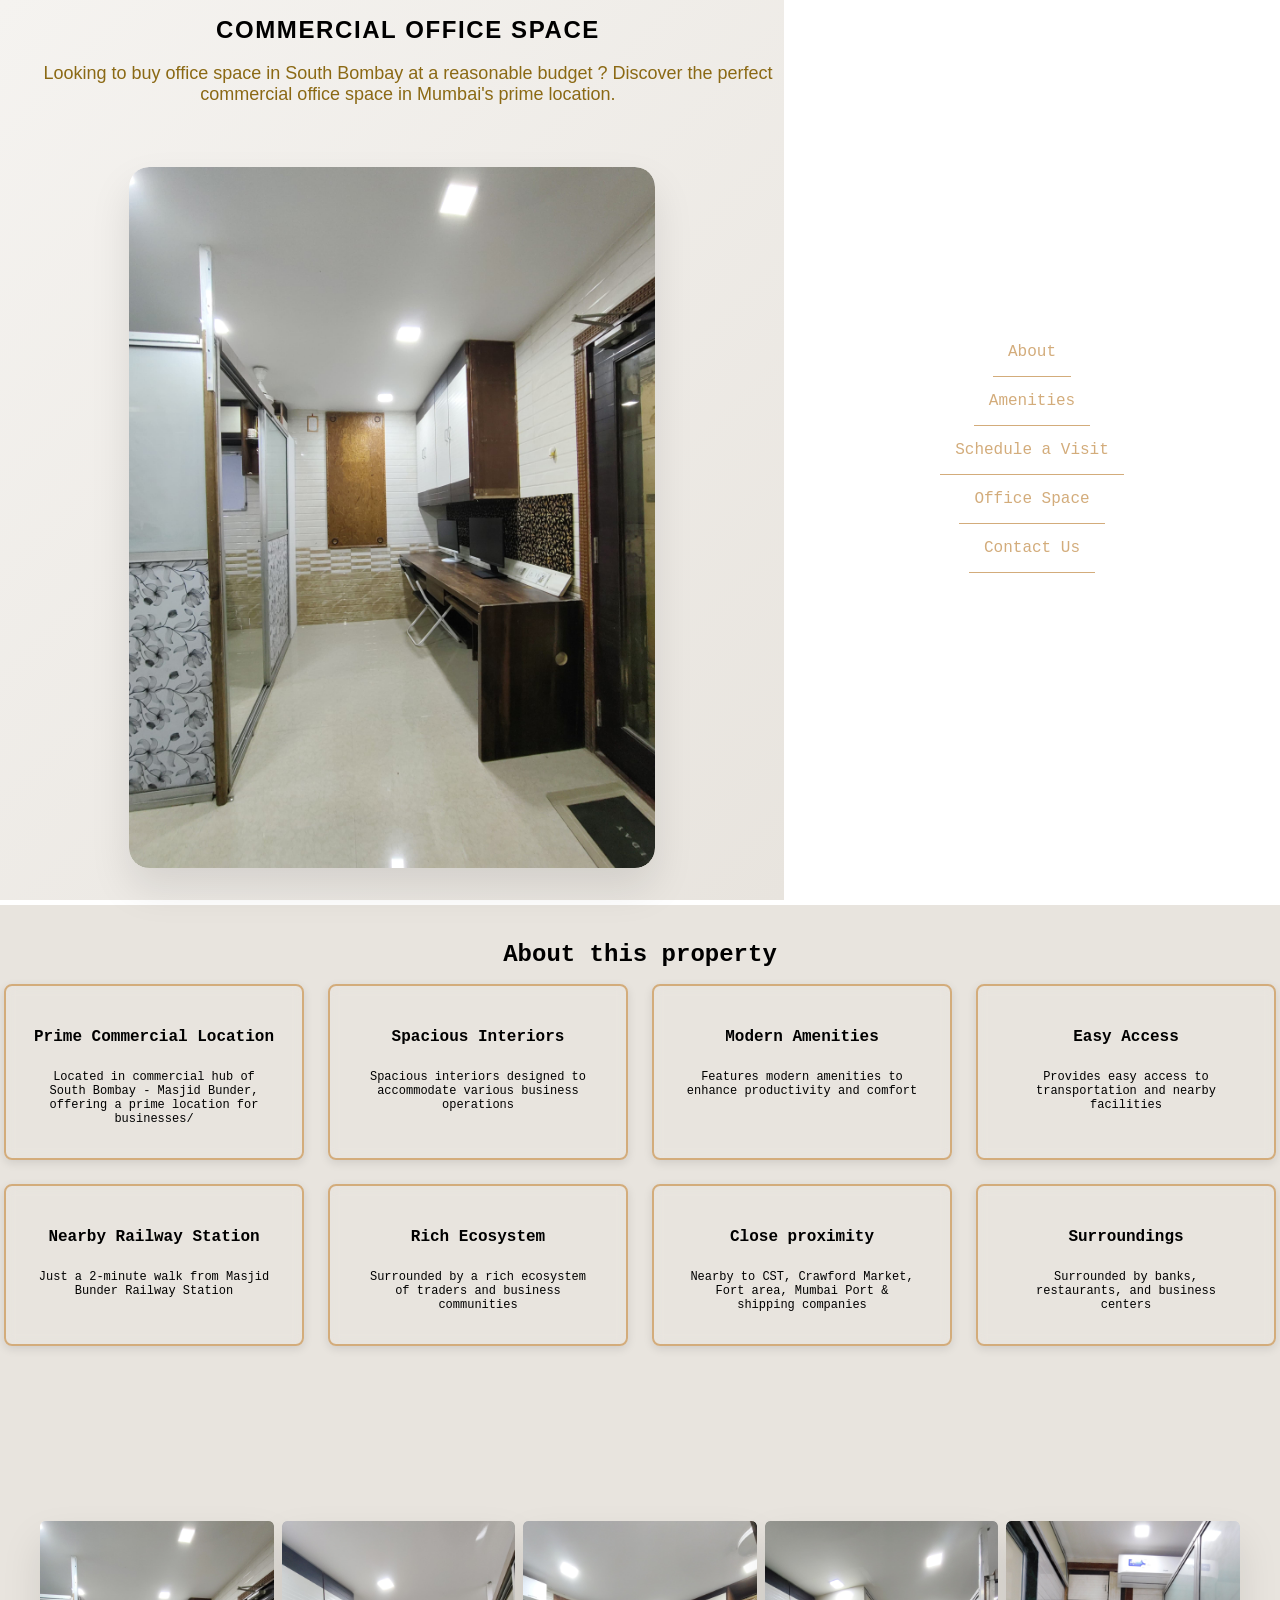
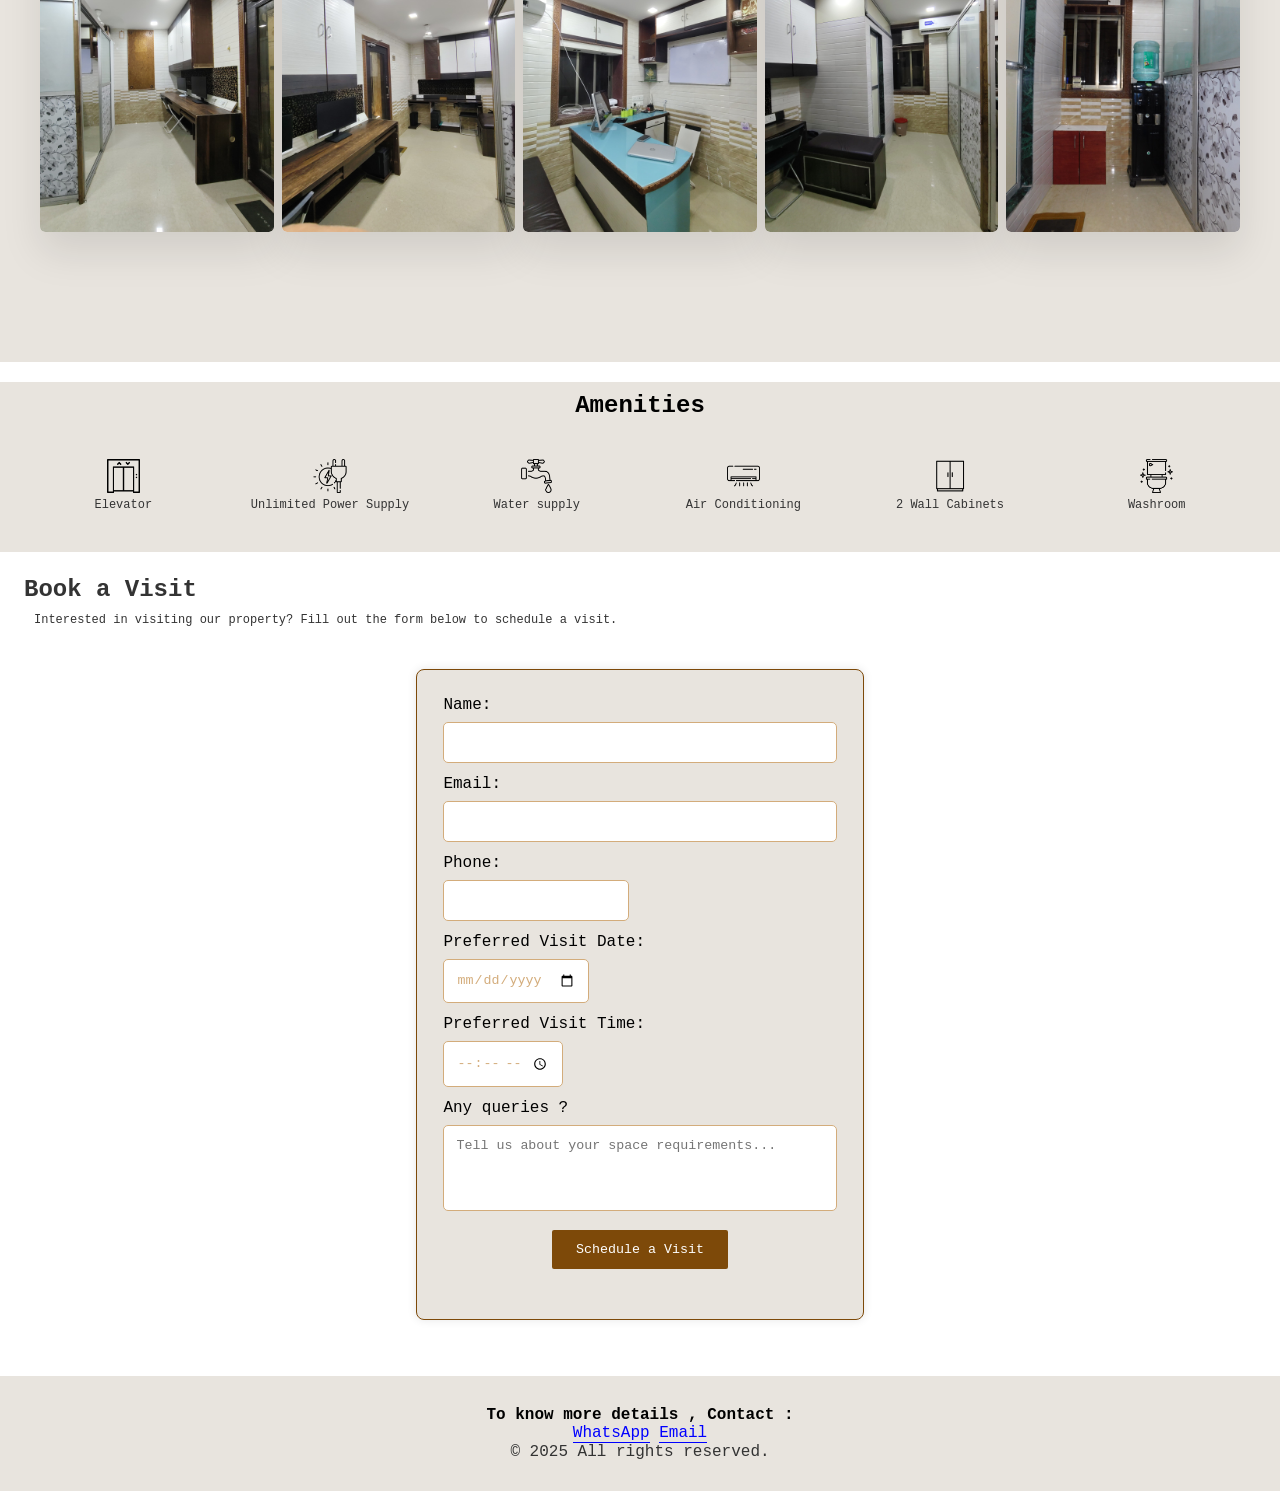
==== index.html @ 5731a40a "initial commit" ====
<!DOCTYPE HTML>
<html>

<head>
    <title>Commercial Office Space for sale | Mumbai</title>
    <meta charset="UTF-8">
    <meta name="viewport" content="width=device-width, initial-scale=1.0">
    <meta name="description"
        content="Find the best commercial office spaces for sale in Mumbai. Explore prime locations and competitive prices. Contact us for more details!">
    <meta name="keywords"
        content="commercial office space, Mumbai, real estate, for sale, business premises, prime location">
    <link rel="stylesheet" href="styles.css">
    <script src="script.js" defer></script>
</head>

<body>

    <section class="hero-section">
        <div class="hero-left">
            <div class="hero-text">
                <h1>COMMERCIAL OFFICE SPACE</h1>
                <p>Looking to buy office space in South Bombay at a reasonable budget ?
                Discover the perfect commercial office space in Mumbai's prime location.</p>
            </div>

            <div class="hero-image">
                <img src="assets/images/pic-1.jpeg" alt="Office Space">
            </div>

        </div>

        <div class="hero-right">
            <div class="nav-menu">
                <div><a href="#about">About</a></div>
                <div><a href="#amenities">Amenities</a></div>
                <div><a href="#booking-visit">Schedule a Visit</a></div>
                <div><a href="#about">Office Space</a></div>
                <div><a href="#contact">Contact Us</a></div>
            </div>
        </div>
    </section>

    <section class="about" id="about">
        <h2>About this property</h2>
        <div class="about-grid">
            <div class="individual-card-content" alt="card-1">
                <img src="">
                <h3>Prime Commercial Location</h3>
                <p>Located in commercial hub of South Bombay - Masjid Bunder, offering a prime location for
                    businesses/</p>
            </div>

            <div class="individual-card-content" alt="card-2">
                <img src="">
                <h3>Spacious Interiors</h3>
                <p>Spacious interiors designed to accommodate various business operations</p>
            </div>

            <div class="individual-card-content" alt="card-3">
                <img src="">
                <h3>Modern Amenities</h3>
                <p>Features modern amenities to enhance productivity and comfort</p>
            </div>

            <div class="individual-card-content" alt="card-4">
                <img src="">
                <h3>Easy Access</h3>
                <p>Provides easy access to transportation and nearby facilities</p>
            </div>

            <div class="individual-card-content" alt="card-5">
                <img src="">
                <h3>Nearby Railway Station</h3>
                <p>Just a 2-minute walk from Masjid Bunder Railway Station</p>
            </div>

            <div class="individual-card-content" alt="card-6">
                <img src="">
                <h3>Rich Ecosystem</h3>
                <p>Surrounded by a rich ecosystem of traders and business communities</p>
            </div>

            <div class="individual-card-content" alt="card-7">
                <img src="">
                <h3>Close proximity</h3>
                <p>Nearby to CST, Crawford Market, Fort area, Mumbai Port & shipping companies</p>
            </div>

            <div class="individual-card-content" alt="card-8">
                <img src="">
                <h3>Surroundings</h3>
                <p>Surrounded by banks, restaurants, and business centers</p>
            </div>
        </div>

    <div class="photos-container">
        <div class="photos">
            <div class="images">
                <img src="assets/images/pic-1.jpeg" alt="Office Space Photo 1">
            </div>
            <div class="images">
                <img src="assets/images/pic-2.jpeg" alt="Office Space Photo 2">
            </div>
                    <div class="images">
                        <img src="assets/images/pic-3.jpeg" alt="Office Space Photo 3">
                    </div>
                    <div class="images">
                        <img src="assets/images/pic-4.jpeg" alt="Office Space Photo 4">
                    </div>

                    <div class="images">
                        <img src="assets/images/pic-5.jpeg" alt="Office Space Photo 5">
                    </div>
            </div>
        </div>
    </section>


        <section class="amenities-container" id="amenities-container">
            <h2>Amenities</h2>
            <div class="amenities" id="amenities">
                <div class="individual-amenities">
                    <img src="assets/icons/elevator.png">
                    <p>Elevator</p>
                </div>

                <div class="individual-amenities">
                    <img src="assets/icons/power-supply.png" alt="Power Supply">
                    <p>Unlimited Power Supply</p>
                </div>

                <div class="individual-amenities">
                    <img src="assets/icons/water-supply.png" alt="Water Supply">
                    <p>Water supply</p>
                </div>

                <div class="individual-amenities">
                    <img src="assets/icons/air-conditioner.png" alt="Air Conditioning">
                    <p>Air Conditioning</p>
                </div>

                <div class="individual-amenities">
                    <img src="assets/icons/cabinet.png" alt="Cabinets">
                    <p>2 Wall Cabinets</p>
                </div>

                <div class="individual-amenities">
                    <img src="assets/icons/washroom.png" alt="Washroom">
                    <p>Washroom</p>
                </div>


            </div>
        </section>

        <section class="booking-visit" id="booking-visit">
            <h2>Book a Visit</h2>
            <p>Interested in visiting our property? Fill out the form below to schedule a visit.</p>
            <form id="form" action="https://formspree.io/f/xwpqkrwq" method="post">
                <label for="name">Name:</label>
                <input type="text" id="name" name="name" required autocomplete="off">

                <label for="email">Email:</label>
                <input type="email" id="email" name="email" required autocomplete="off">

                <label for="phone">Phone:</label>
                <input type="tel" id="phone" name="phone" required autocomplete="off">

                <label for="date">Preferred Visit Date:</label>
                <input type="date" id="date" name="date" required autocomplete="off">

                <label for="time">Preferred Visit Time:</label>
                <input type="time" id="time" name="time" required autocomplete="off">

                <label for="message">Any queries ?</label>
                <textarea id="message" name="message" rows="4" placeholder="Tell us about your space requirements..."
                    autocomplete="off"></textarea>

                <button type="submit">Schedule a Visit</button>

                <div id="formResponse"></div>
            </form>
        </section>

        <footer>
            <div class="footer-content">

                <div class="contact" id="contact">
                    <h3>To know more details , Contact :</h3>
                    <a href="https://wa.me/918433621645">WhatsApp</a>
                    <a href="https://mail.google.com/mail/u/nu272000@gmail.com">Email</a>
                </div>

                <div class="copyright">
                    <p>&copy; 2025 All rights reserved.</p>
                </div>

            </div>
        </footer>
</body>

</html>
---- styles.css ----
* {
  margin: 0;
  padding: 0;
  max-width: 100vw;
  box-sizing: border-box;
  font-family: 'Courier New', Courier, monospace;
  scroll-behavior: smooth;
}

  body {
    background-color: white;
    color: #333;
    overflow-x: hidden;
  }

  h1 {
    font-size: 2rem;
  }

  h2 {
    font-size: 1.5rem;
  }

  h3 {
    font-size: 1rem;
  }

  p {
    font-size: 0.75rem;
  }


  .hero-section {
    display: flex;
    height: 100vh;
  }

  .hero-left {
    flex: 1;
    position: relative;
    background: linear-gradient(135deg, #f5f3f0 0%, #e8e4de 100%);
    display: flex;
    flex-direction: column;
    justify-content: center;
    align-items: center;
    padding: 2rem;
  }

  .hero-text {
    text-align: center;
    position: absolute;
    top: 1rem;
    left: 2rem;
    z-index: 10;
  }

  .hero-text h1 {
    font-family: Impact, Haettenschweiler, 'Arial Narrow Bold', sans-serif;
    font-size: 1.5rem;
    color: black;
    margin-bottom: 0.2rem;
    padding-bottom: 1rem;
    letter-spacing: 0.10rem;
  }

  .hero-text p {
    font-family: Impact, Haettenschweiler, 'Arial Narrow Bold', sans-serif;
    font-size: 1.125rem;
    color: #8b6914;
  }


  .hero-image {
    display: flex;
    margin-top: 15vh;
    justify-content: center;
    align-items: center;
    border-radius: 20px;
    box-shadow: 0 20px 40px rgba(0, 0, 0, 0.1);
    overflow: hidden;
    /* Ensures the image fits within the container */
  }

  .hero-image img {
    width: 100%;
    height: 100%;
    object-fit: cover;
    border-radius: 20px;
  }


  .hero-right {
    flex: 0.6;
    background: white;
    display: flex;
    flex-direction: column;
    justify-content: center;
    align-items: center;
    padding: 3rem 2rem;
  }

  .nav-menu {
    display: block;
    list-style: none;
    text-align: center;
    width: 100%;
  }

  .nav-menu a {
    font-size: 1rem;
    text-decoration: none;
    color: #d3ac7b;
    border-bottom: #d3ac7b solid 1px;
    display: inline-block;
    padding: 15px;
  }

  .nav-menu a:hover {
    transform: scale(1.05);
  }


  .about {
    display: flex;
    flex-direction: column;
    align-items: center;
    justify-content: center;
    background-color: #e8e4de;
    color: black;
    padding: 20px;
    margin-top: 5px;
  }

  .about h2 {
    display: inline-block;
    text-align: center;
    padding: 1rem;
  }

  .about-grid {
    display: grid;
    grid-template-columns: repeat(auto-fit, minmax(300px, 1fr));
    /* 300 is the minimum width of each card */
    gap: 1.5rem;
  }

  /* Individual card styling */
  .individual-card-content {
    backdrop-filter: blur(6px);
    box-shadow: #d3ac7b 0 4px 10px;
    border-radius: 8px;
    border: #d3ac7b solid 2px;
    box-shadow: 0 3px 10px rgba(0, 0, 0, 0.1);
    padding: 1.5rem;
    text-align: center;
    transition: transform 0.3s, box-shadow 0.3s;
  }

  .individual-card-content:hover {
    box-shadow: #d3ac7b 0 2px 20px;
    background-color: #9b6624;
    color: black;
  }

  .individual-card-content h3 {
    font-weight: bolder;
    padding-bottom: 1rem;
  }

  .individual-card-content p {
    padding: 0.5rem;
  }

  .about h2, h3, p {
    font-family: 'Courier New', Courier, monospace;
  }

  .photos-container {
    display: block;
    align-items: center;
    justify-content: center;
    background-color: #e8e4de;
    color: black;
    padding: 20px;
    margin-top: 20px;
  }

  .photos {
    display: grid;
    grid-template-columns: repeat(auto-fit, minmax(150px, 1fr));
    /* 300 is the minimum width of each card */
    gap: 0.5rem;
    margin-bottom: 10vh;
  }


  .images {
    display: flex;
    margin-top: 15vh;
    justify-content: center;
    align-items: center;
    border-radius: 5px;
    box-shadow: 0 20px 40px rgba(0, 0, 0, 0.1);
    overflow: hidden;
    /* Ensures the image fits within the container */
  }

  .images img {
    width: 100%;
    height: 100%;
    object-fit: cover;
    border-radius: 5px;
  }


  .amenities-container {
    margin-top: 20px;
    display: block;
    align-items: center;
    justify-content: center;
    text-align: center;
    background-color: #e8e4de;

  }

  .amenities-container h2 {
    padding-top: 10px;
    color: black;
    font-size: 1.5rem;
  }

  .amenities {
    display: flex;
    flex-direction: row;
    align-items: center;
    justify-content: center;
    padding: 20px;
  }

  .individual-amenities {
    padding: 20px;
  }

  .individual-amenities img{
    width: 20%;
    height: 20%;
  }

  .booking-visit {
    display: block;
    justify-items: center;
    /* Center the projects title*/
    gap: 1rem;
    padding: 1.5rem;
    margin: 0 auto;
  }

  .booking-visit p{
    padding: 10px;
  }

  form {
    margin: 2rem auto;
    padding: 1.65rem;
    padding-bottom: 3rem;
    background-color: #e8e4de;
    border-radius: 8px;
    border: #7d4909 solid 1px;
    /* Outline for the form */
    box-shadow: 0 0 10px rgba(0, 0, 0, 0.1);
    width: 35vw;
    /* Set a fixed width for the form */
  }

  form label {
    display: flex;
    flex-direction: column;
    margin-bottom: 0.5rem;
    color: black;
    outline: none;
  }

  form input[type="text"],
  form input[type="email"],
  form textarea {
    width: 100%;
    padding: 0.75rem;
    margin-bottom: 0.75rem;
    outline: none;
    /* Remove default outline */
    resize: none;
    border: 1px solid #7d4909;
    border-radius: 5px;
    border-color: #d3ac7b;
    box-sizing: border-box;
    transition: border-color 0.3s ease;
    backdrop-filter: blur(10px);
    caret-color: #d3ac7b;
  }

  form input[type="tel"],
  form input[type="date"],
  form input[type="time"] {
    display: flex;
    flex-direction: row;
    padding: 0.75rem;
    margin-bottom: 0.75rem;
    outline: none;
    /* Remove default outline */
    resize: none;
    border: 1px solid #7d4909;
    border-radius: 5px;
    border-color: #d3ac7b;
    box-sizing: border-box;
    transition: border-color 0.3s ease;
    backdrop-filter: blur(10px);
    caret-color: #d3ac7b;
  }


  form input[type="text"]:hover,
  input:focus,
  form input[type="email"]:hover,
  input:focus,
  form input[type="tel"]:hover,
  input:focus,
  form input[type="date"]:hover,
  input:focus,
  form input[type="time"]:hover,
  input:focus,
  form textarea:hover {
    box-shadow: 0 2px 10px #d3ac7b;
  }

  input {
    color: #d3ac7b;
    /* Text color for input fields */
  }

  form button[type="submit"] {
    display: block;
    margin: 0 auto;
    /* Center the button */
    background-color: #7d4909;
    background-blend-mode: color-dodge;
    border: 2px solid #e8e4de;
    color: white;
    padding: 0.75rem 1.5rem;
    /* padding is 0.75rem top/bottom and 1.5rem left/right */
    border-radius: 4px;
    cursor: pointer;
    transition: background-color 0.3s ease;
  }

  form button[type="submit"]:hover {
    border: 2px solid #d3ac7b;
    box-shadow: #d3ac7b 0 4px 10px;
  }

  .footer-content {
    bottom: 0;
    width: 100%;
    background-color: #e8e4de;
    text-align: center;
    padding: 30px;
  }

  .contact {
    display: block;
    gap: 20px;
  }

  .contact h3 {
    color: black;
  }

  .contact a{
    display: inline-block;
    text-decoration: none;
    color: blue;
    border-bottom: blue 1px solid;
  }

  .copyright p{
    font-size: 1rem;
  }


  /* ====================== RESPONSIVE DESIGN ====================== */

/* Tablets (768px and below) */
@media (max-width: 1024px) {
  .hero-section {
    flex-direction: column;
    height: auto;
  }

  .hero-left, .hero-right {
    flex: 1;
    padding: 2rem 1rem;
  }

  .hero-text {
    position: relative;
    top: 0;
    left: 0;
    text-align: center;
    margin-bottom: 1rem;
  }

  .hero-image {
    margin-top: 5vh;
    width: 80%;
  }

  .about-grid {
    grid-template-columns: repeat(auto-fit, minmax(250px, 1fr));
  }

  form {
    width: 80%;
  }

  .amenities {
    flex-direction: column;
    gap: 1.5rem;
  }

  .individual-amenities img {
    width: 20%;
    height: 20%;
  }
}

/* Mobiles (600px and below) */
@media (max-width: 600px) {
  h1 { font-size: 1.8rem; }
  h2 { font-size: 1.3rem; }
  h3 { font-size: 1rem; }
  p  { font-size: 0.9rem; }

  .hero-section {
    flex-direction: column;
    text-align: center;
    height: auto;
  }

  .hero-left, .hero-right {
    padding: 1.5rem 1rem;
  }

  .hero-text h1 {
    font-size: 1.3rem;
  }

  .hero-text p {
    font-size: 0.8rem;
  }

  .hero-image {
    width: 90%;
    margin-top: 2rem;
  }

  .about-grid {
    grid-template-columns: 1fr;
    gap: 1rem;
  }

  .photos {
    grid-template-columns: repeat(auto-fit, minmax(120px, 1fr));
  }

  .amenities {
    flex-direction: column;
    padding: 1rem;
  }

  .individual-amenities img{
    width: 10%;
    height: 10%;
  }

  form {
    width: 90%;
    padding: 1.2rem;
  }

  form button[type="submit"] {
    width: 100%;
  }
}
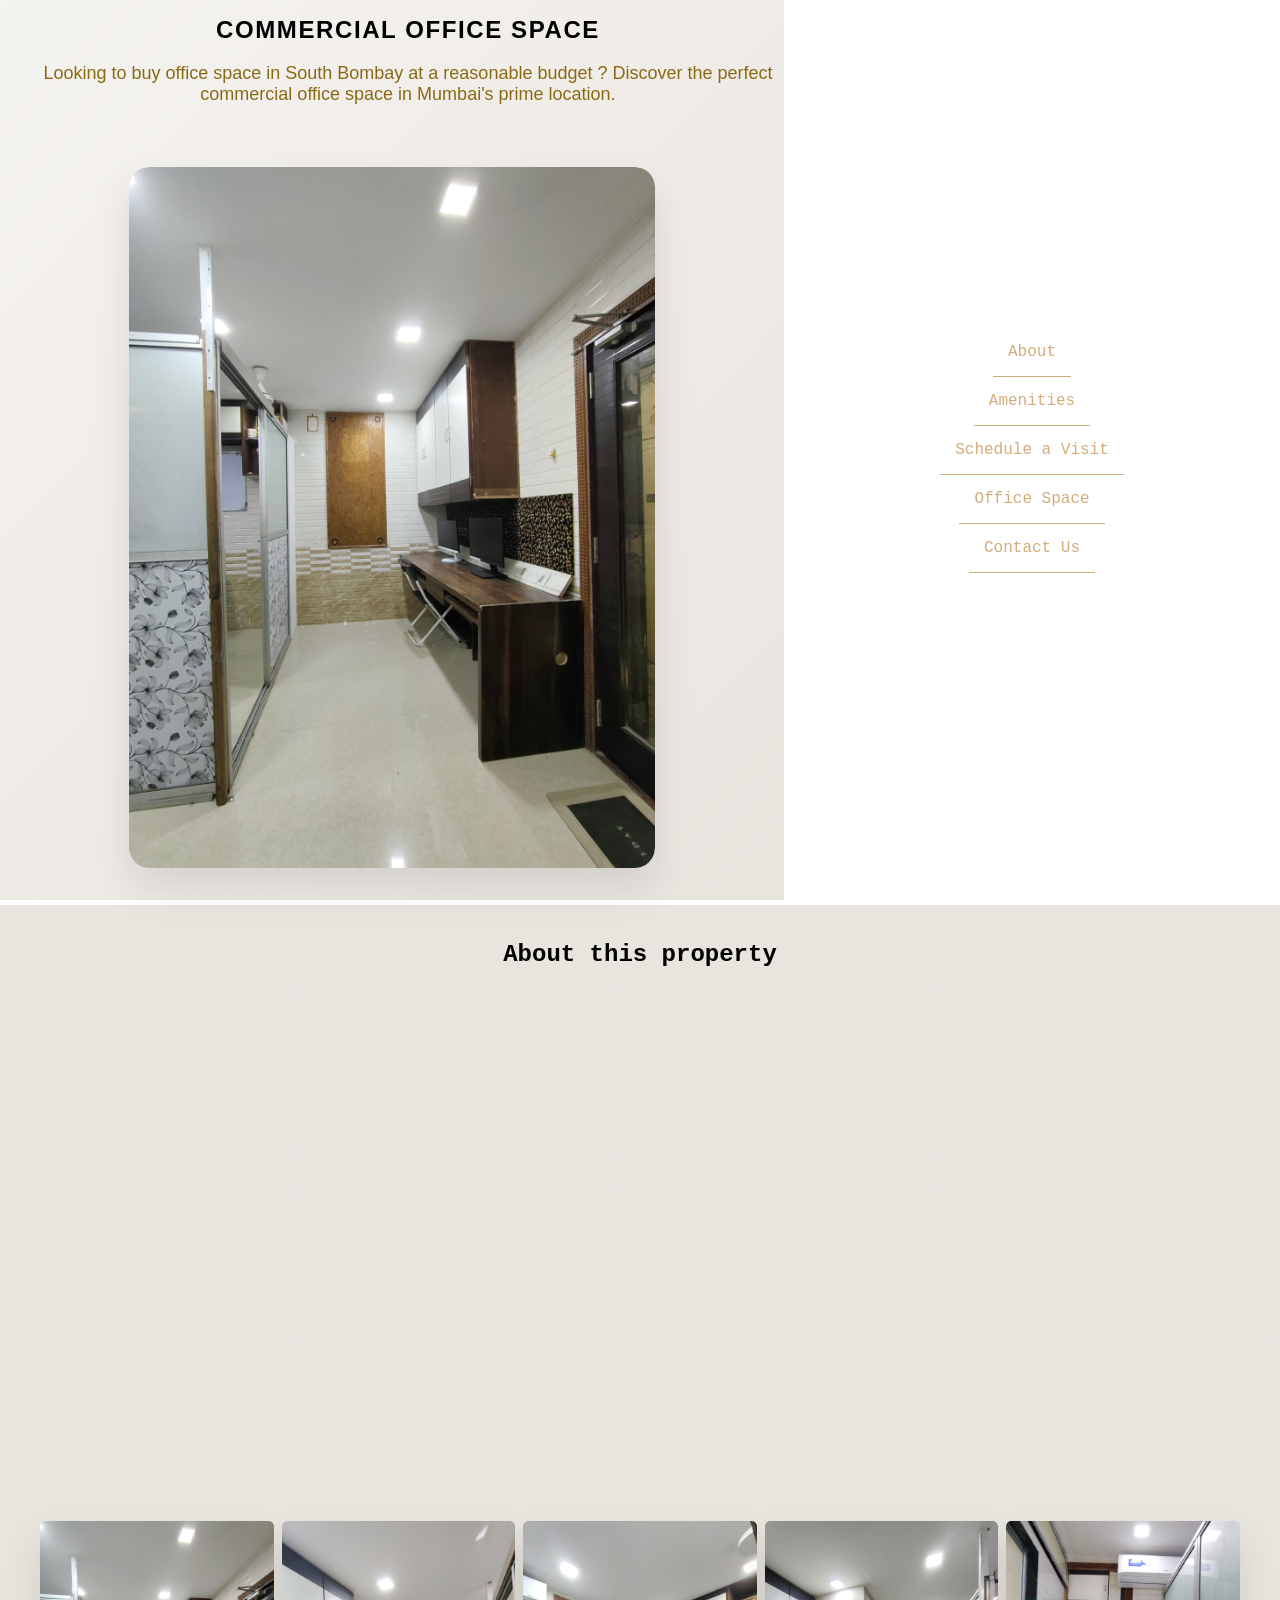
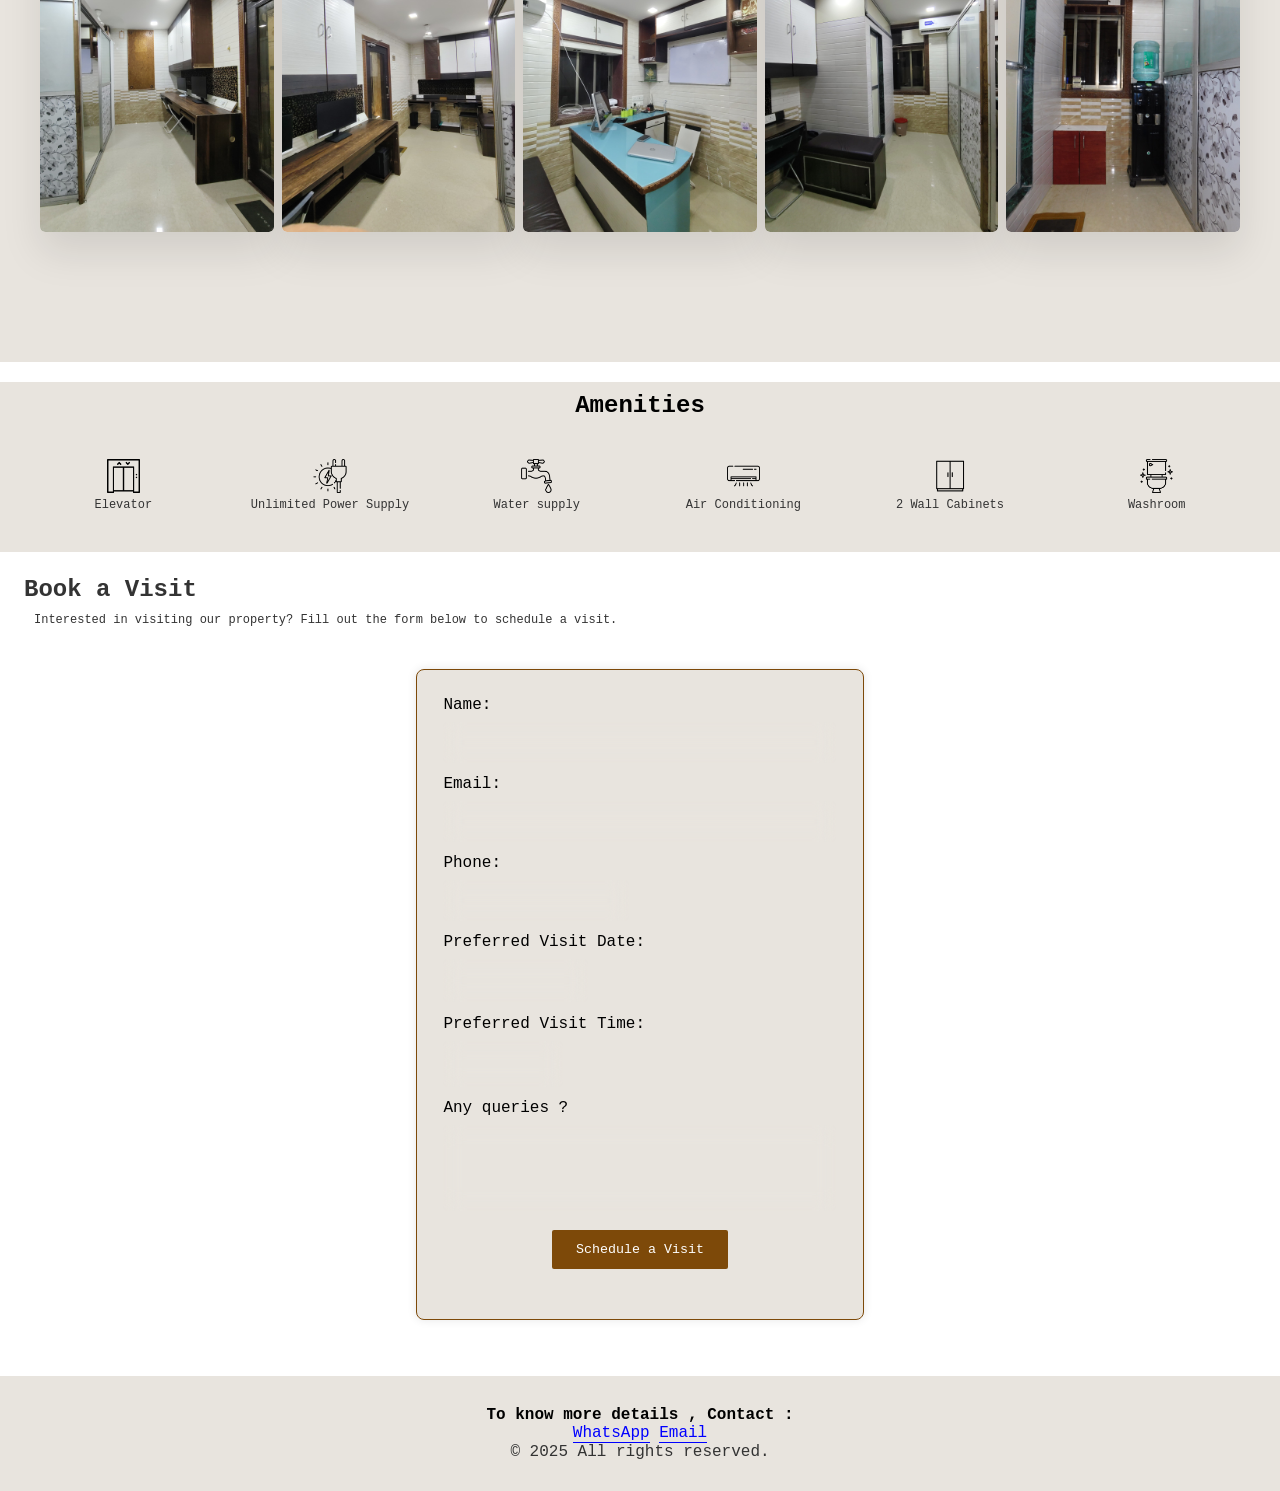
==== commit 00a64fea: "added favicon" ====
--- a/index.html
+++ b/index.html
@@ -11,6 +11,7 @@
         content="commercial office space, Mumbai, real estate, for sale, business premises, prime location">
     <link rel="stylesheet" href="styles.css">
     <script src="script.js" defer></script>
+    <link rel="icon" href="assets/icons/favicon.png" type="image/x-icon">
 </head>
 
 <body>
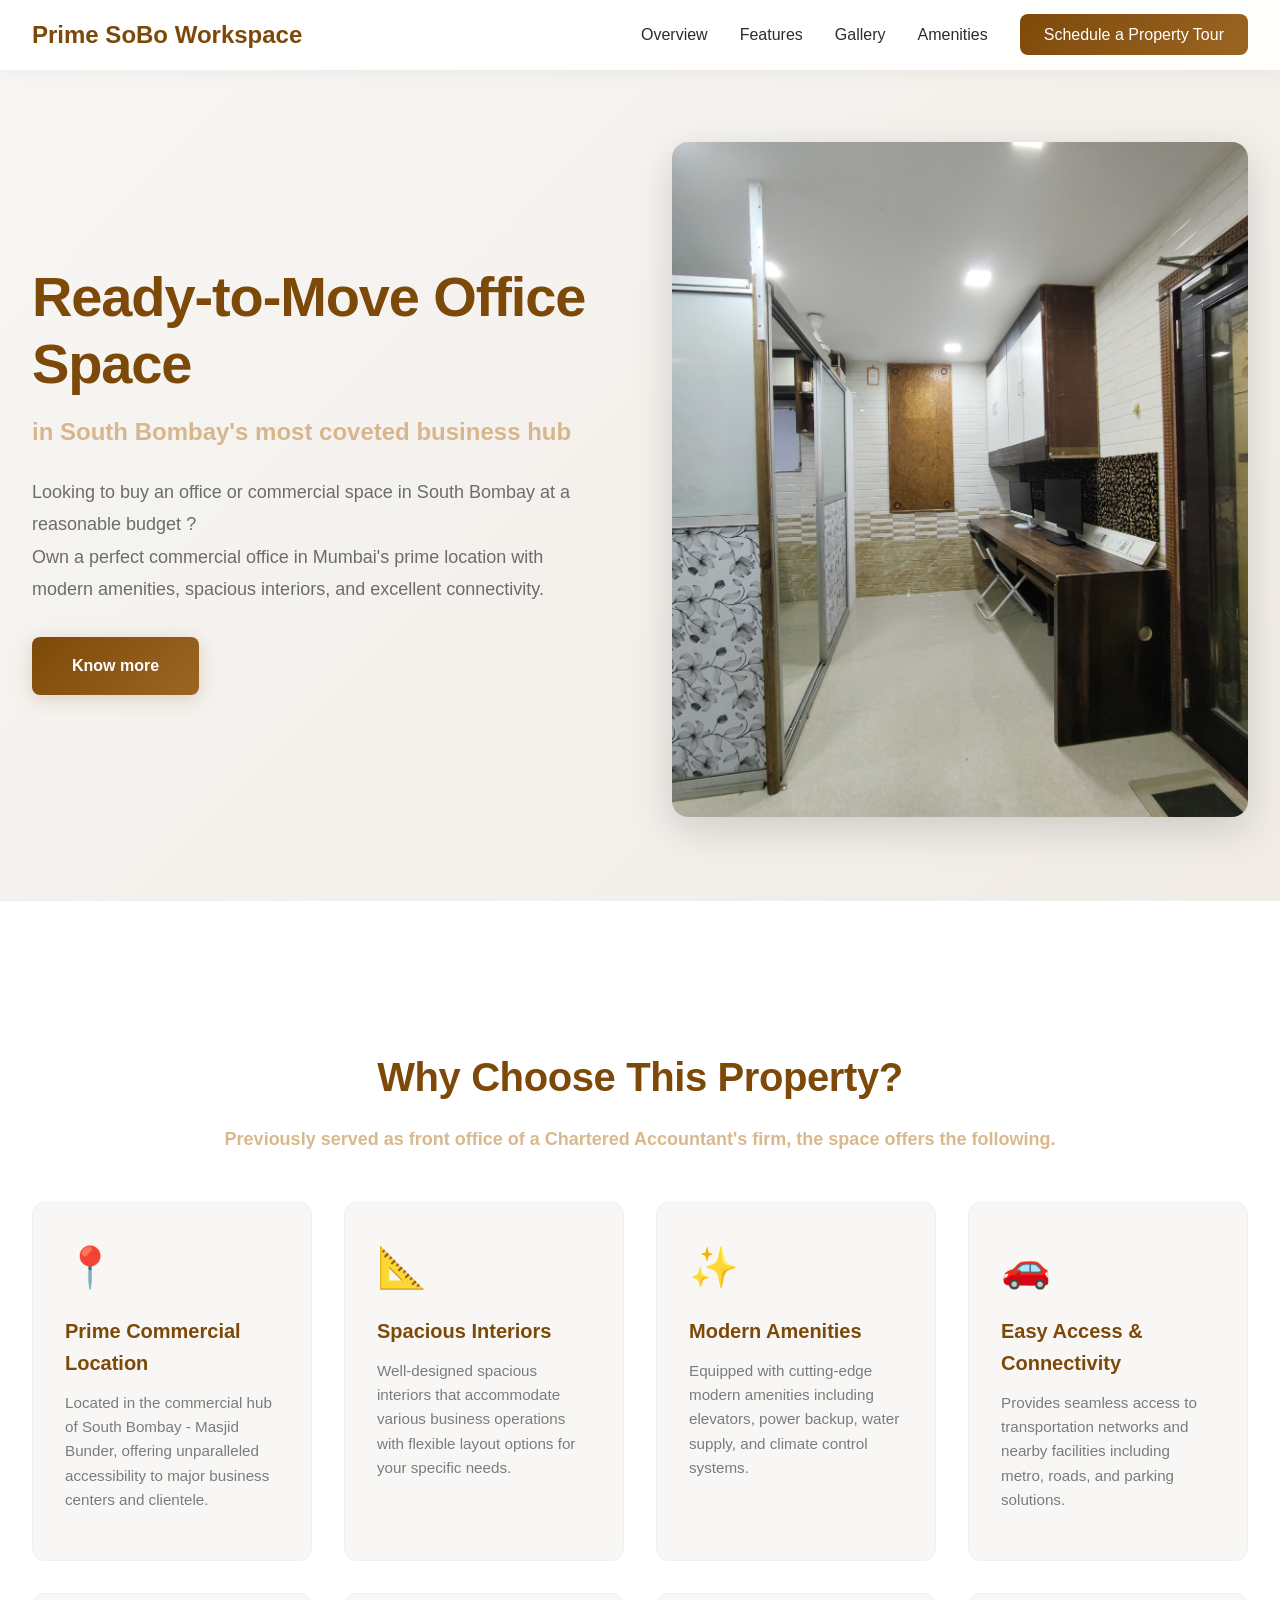
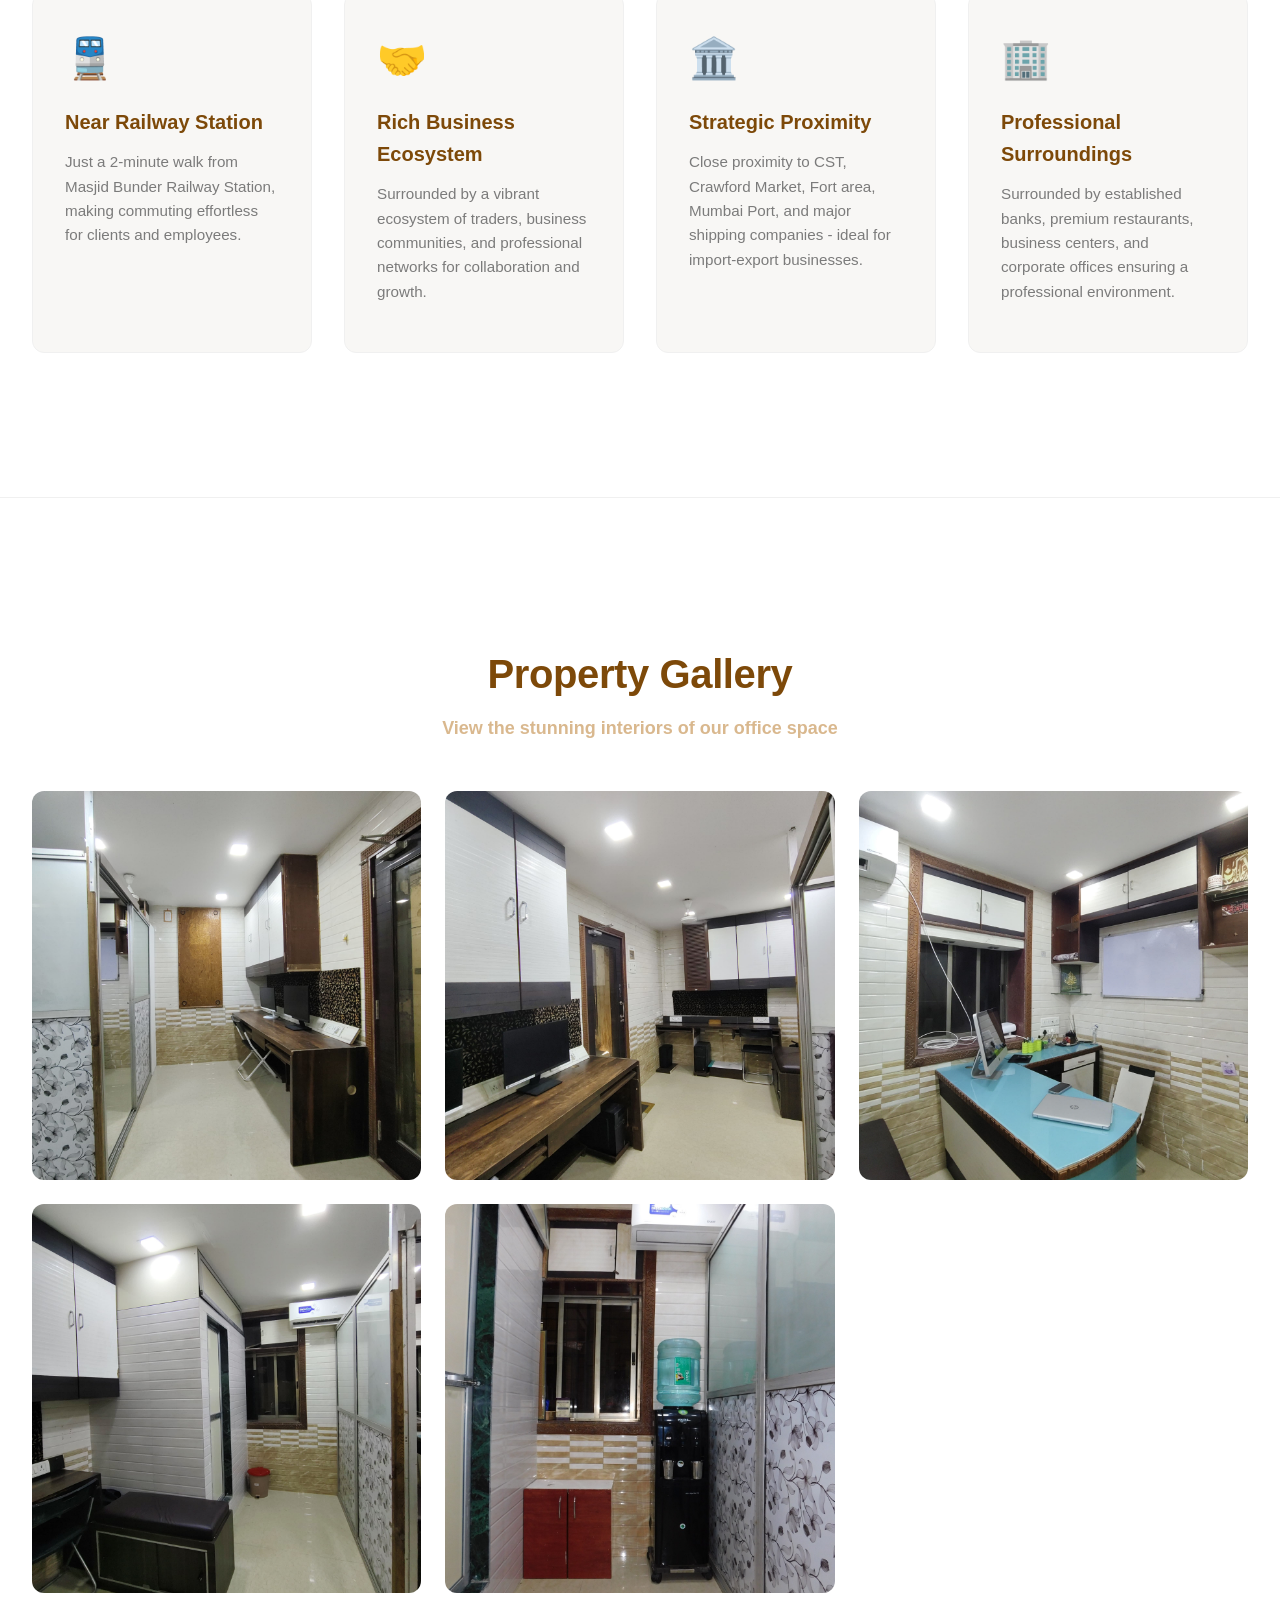
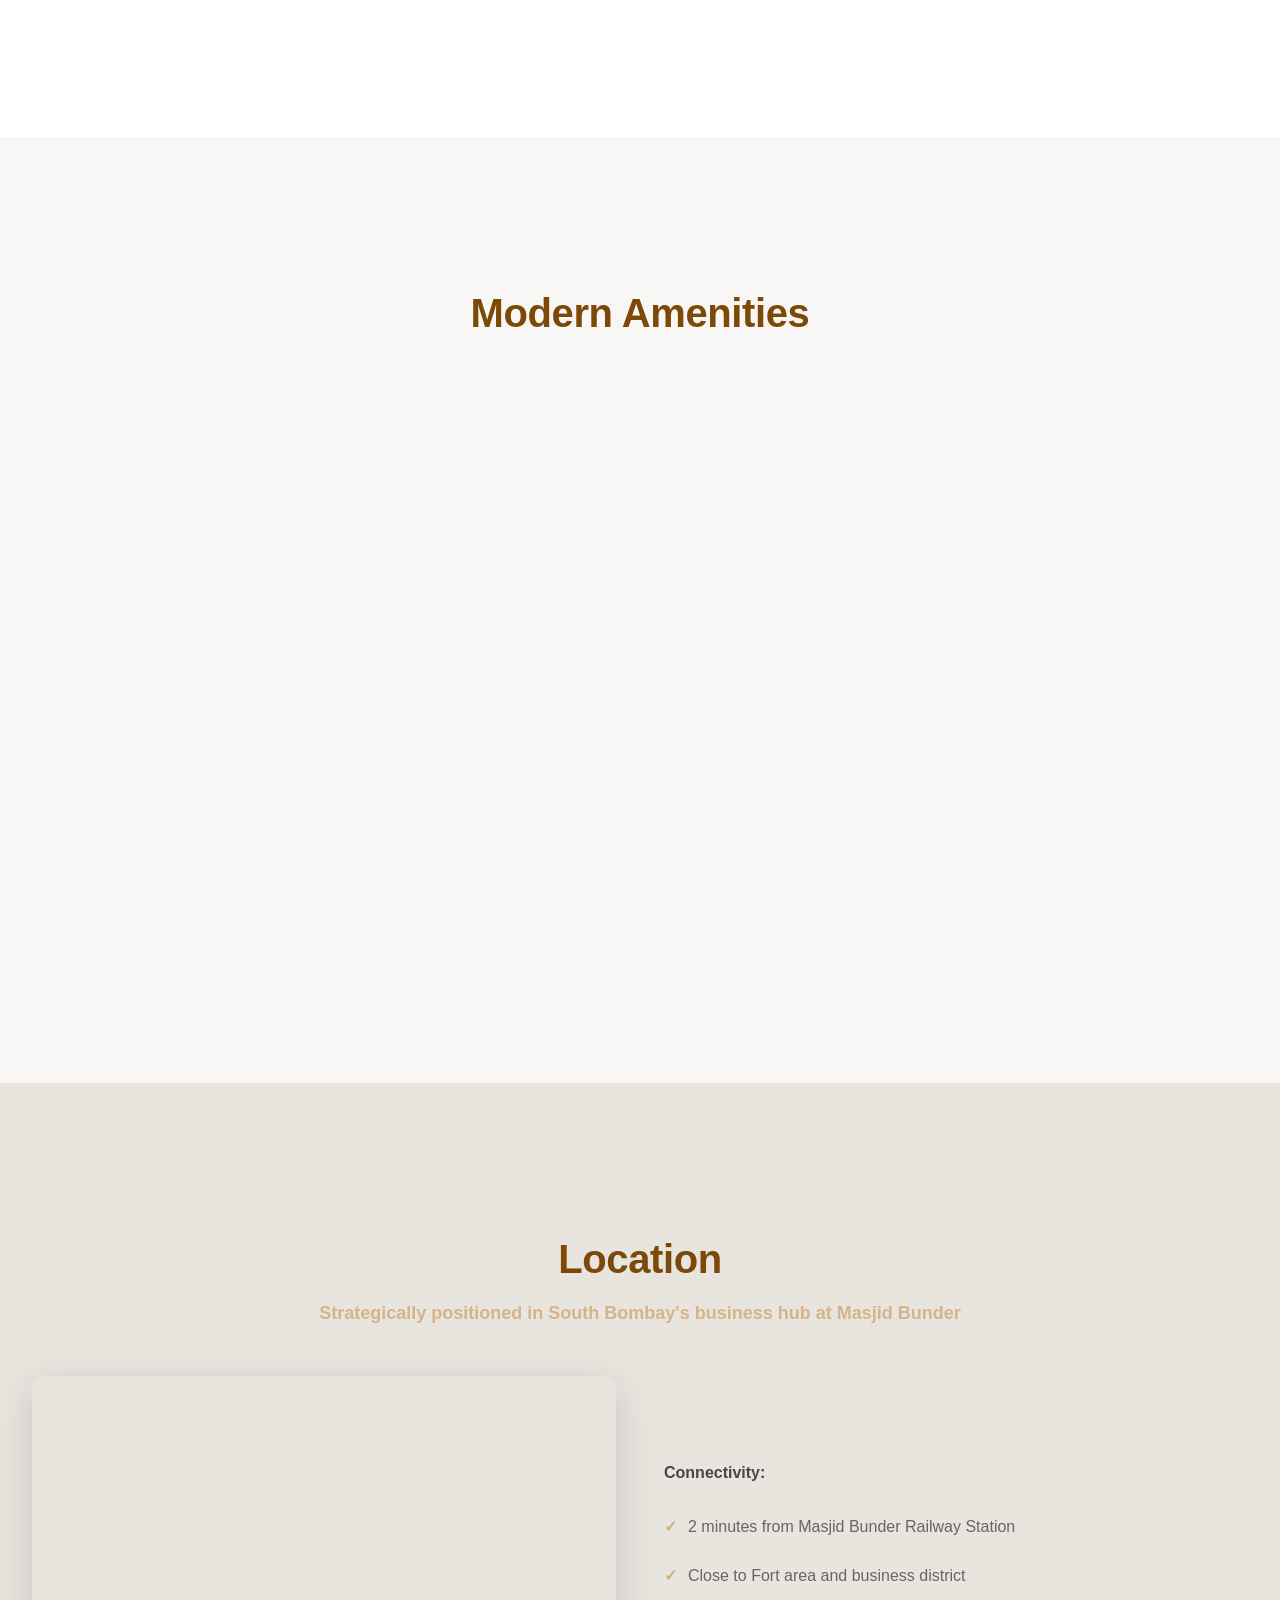
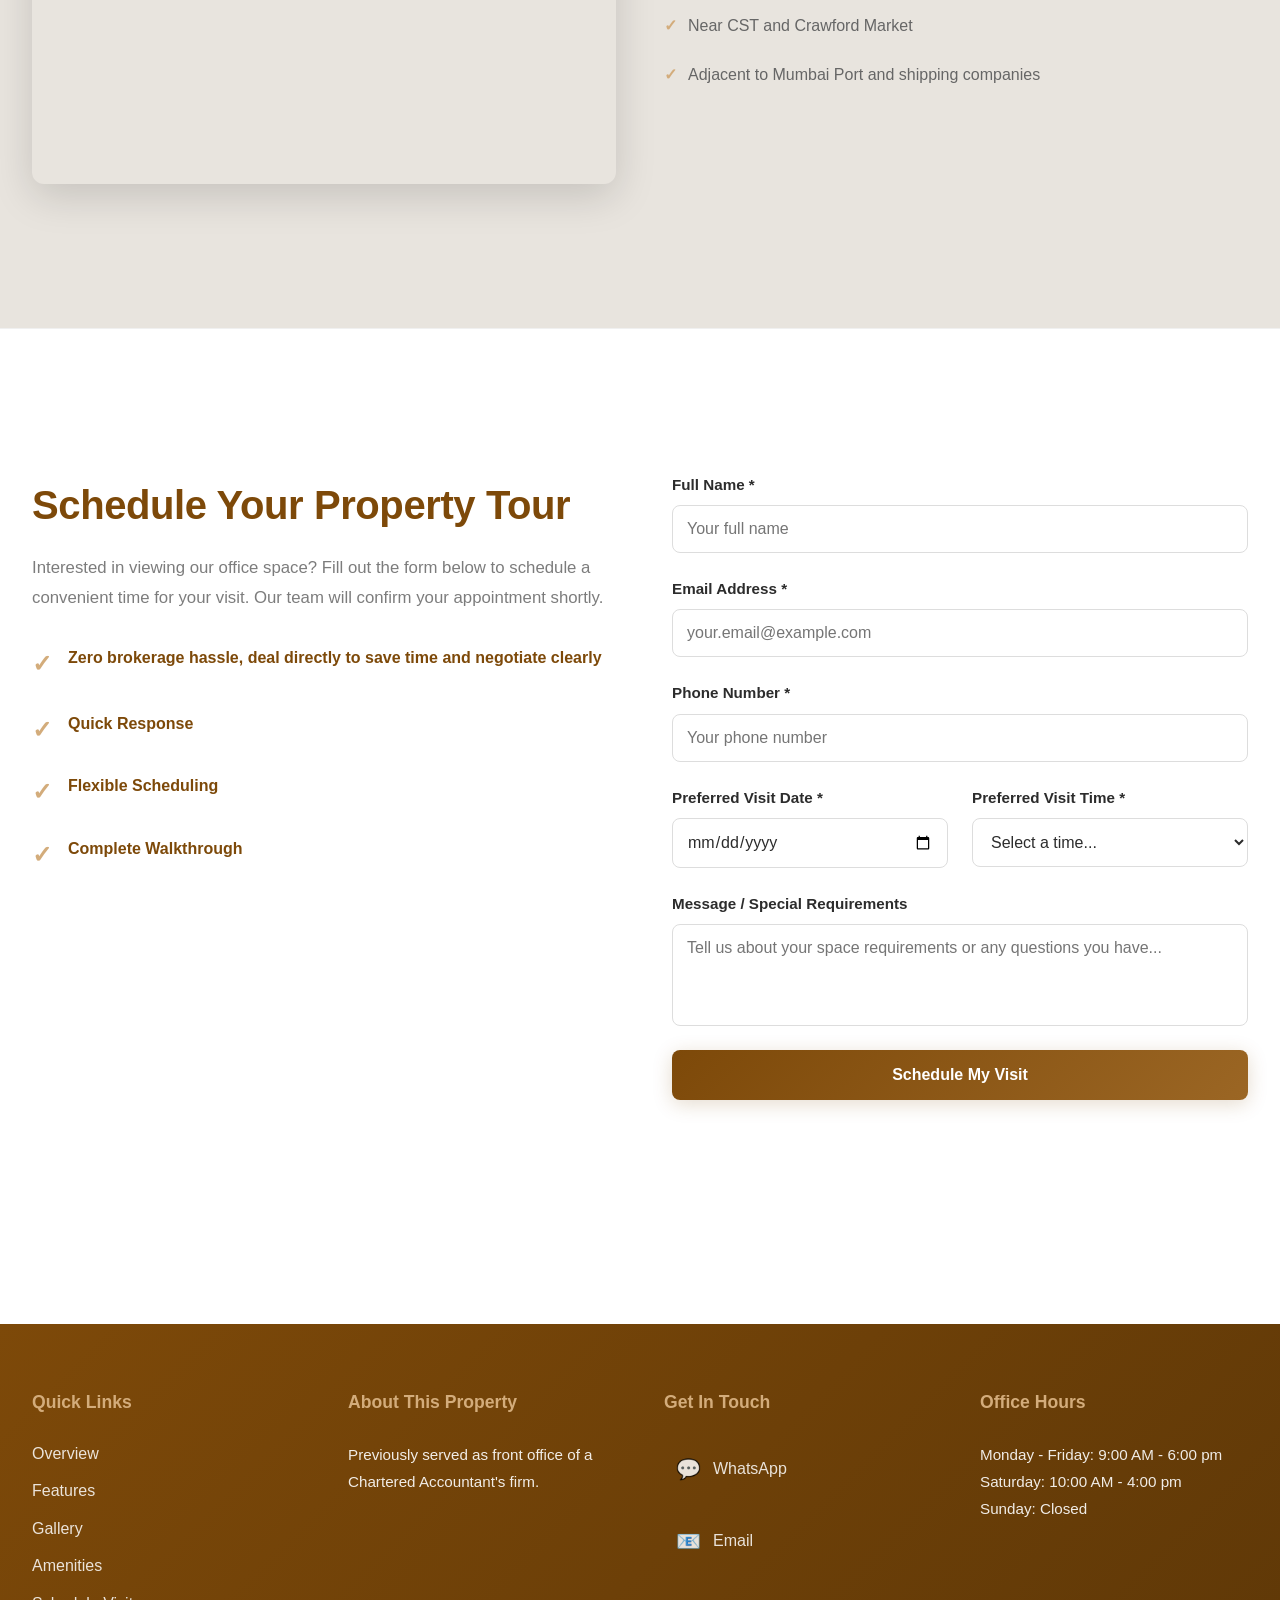
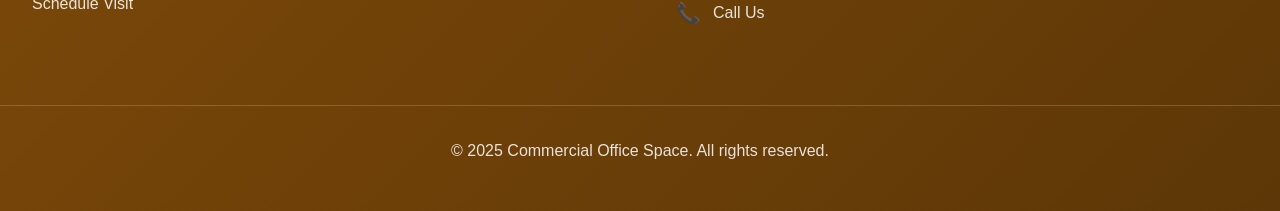
==== commit e8e813d0: "updated" ====
--- a/index.html
+++ b/index.html
@@ -1,203 +1,516 @@
-<!DOCTYPE HTML>
-<html>
-
-<head>
-    <title>Commercial Office Space for sale | Mumbai</title>
-    <meta charset="UTF-8">
-    <meta name="viewport" content="width=device-width, initial-scale=1.0">
-    <meta name="description"
-        content="Find the best commercial office spaces for sale in Mumbai. Explore prime locations and competitive prices. Contact us for more details!">
-    <meta name="keywords"
-        content="commercial office space, Mumbai, real estate, for sale, business premises, prime location">
-    <link rel="stylesheet" href="styles.css">
+<!DOCTYPE html>
+<html lang="en">
+  <head>
+    <title>
+      Premium Commercial Office Space for Sale | South Bombay, Mumbai
+    </title>
+    <meta charset="UTF-8" />
+    <meta name="viewport" content="width=device-width, initial-scale=1.0" />
+    <meta
+      name="description"
+      content="Premium commercial office space for sale in South Bombay, Mumbai. Prime location near Masjid Bunder Railway Station. Modern amenities, spacious interiors. Contact us today!"
+    />
+    <meta
+      name="keywords"
+      content="commercial office space, Mumbai, real estate, for sale, business premises, prime location, South Bombay, Masjid Bunder"
+    />
+    <meta
+      property="og:title"
+      content="Premium Commercial Office Space - South Bombay"
+    />
+    <meta
+      property="og:description"
+      content="Discover your perfect commercial office space in Mumbai's prime business hub"
+    />
+    <meta property="og:type" content="website" />
+    <link rel="stylesheet" href="styles.css" />
+    <link rel="icon" href="assets/icons/favicon.png" type="image/x-icon" />
+  </head>
+
+  <body>
+    <!-- Navigation Bar -->
+    <nav class="navbar" role="navigation" aria-label="Main navigation">
+      <div class="navbar-container">
+        <a href="#" class="navbar-logo">Prime SoBo Workspace</a>
+        <ul class="nav-menu">
+          <li><a href="#overview" class="nav-link">Overview</a></li>
+          <li><a href="#features" class="nav-link">Features</a></li>
+          <li><a href="#gallery" class="nav-link">Gallery</a></li>
+          <li><a href="#amenities" class="nav-link">Amenities</a></li>
+          <li>
+            <a href="#booking-visit" class="nav-link cta-button"
+              >Schedule a Property Tour</a
+            >
+          </li>
+        </ul>
+      </div>
+    </nav>
+
+    <!-- Hero Section -->
+    <section class="hero-section" id="overview">
+      <div class="hero-container">
+        <div class="hero-content">
+          <div class="hero-text">
+            <h1>Ready-to-Move Office Space</h1>
+            <p class="hero-subtitle">
+              in South Bombay's most coveted business hub
+            </p>
+            <p class="hero-description">
+              Looking to buy an office or commercial space in South Bombay at a reasonable budget ?<br />
+              Own a perfect commercial office in Mumbai's prime location with
+              modern amenities, spacious interiors, and excellent connectivity.
+            </p>
+            <a href="#features" class="cta-primary"
+              >Know more </a
+            >
+          </div>
+          <div class="hero-image">
+            <img
+              src="assets/images/pic-1.jpeg"
+              alt="Office Space in South Bombay"
+            />
+          </div>
+        </div>
+      </div>
+    </section>
+
+    <!-- Property Features Section -->
+    <section class="features-section" id="features">
+      <div class="section-container">
+        <h2>Why Choose This Property?</h2>
+        <p class="section-subtitle">
+          Previously served as front office of a Chartered Accountant's firm, the space offers the following.
+        </p>
+
+        <div class="features-grid">
+          <div class="feature-card" >
+            <div class="feature-icon">📍</div>
+            <h3>Prime Commercial Location</h3>
+            <p>
+              Located in the commercial hub of South Bombay - Masjid Bunder,
+              offering unparalleled accessibility to major business centers and
+              clientele.
+            </p>
+          </div>
+
+          <div class="feature-card" >
+            <div class="feature-icon">📐</div>
+            <h3>Spacious Interiors</h3>
+            <p>
+              Well-designed spacious interiors that accommodate various business
+              operations with flexible layout options for your specific needs.
+            </p>
+          </div>
+
+          <div class="feature-card" >
+            <div class="feature-icon">✨</div>
+            <h3>Modern Amenities</h3>
+            <p>
+              Equipped with cutting-edge modern amenities including elevators,
+              power backup, water supply, and climate control systems.
+            </p>
+          </div>
+
+          <div class="feature-card" >
+            <div class="feature-icon">🚗</div>
+            <h3>Easy Access & Connectivity</h3>
+            <p>
+              Provides seamless access to transportation networks and nearby
+              facilities including metro, roads, and parking solutions.
+            </p>
+          </div>
+
+          <div class="feature-card" >
+            <div class="feature-icon">🚆</div>
+            <h3>Near Railway Station</h3>
+            <p>
+              Just a 2-minute walk from Masjid Bunder Railway Station, making
+              commuting effortless for clients and employees.
+            </p>
+          </div>
+
+          <div class="feature-card" >
+            <div class="feature-icon">🤝</div>
+            <h3>Rich Business Ecosystem</h3>
+            <p>
+              Surrounded by a vibrant ecosystem of traders, business
+              communities, and professional networks for collaboration and
+              growth.
+            </p>
+          </div>
+
+          <div class="feature-card" >
+            <div class="feature-icon">🏛️</div>
+            <h3>Strategic Proximity</h3>
+            <p>
+              Close proximity to CST, Crawford Market, Fort area, Mumbai Port,
+              and major shipping companies - ideal for import-export businesses.
+            </p>
+          </div>
+
+          <div class="feature-card" >
+            <div class="feature-icon">🏢</div>
+            <h3>Professional Surroundings</h3>
+            <p>
+              Surrounded by established banks, premium restaurants, business
+              centers, and corporate offices ensuring a professional
+              environment.
+            </p>
+          </div>
+        </div>
+      </div>
+    </section>
+
+
+    <!-- Gallery Section -->
+    <section class="gallery-section" id="gallery">
+      <div class="section-container">
+        <h2>Property Gallery</h2>
+        <p class="section-subtitle">
+          View the stunning interiors of our office space
+        </p>
+
+        <div class="gallery-grid">
+          <div
+            class="gallery-item"
+            onclick="
+              openModal('assets/images/pic-1.jpeg', 'Office Space View 1')
+            "
+          >
+            <img
+              src="assets/images/pic-1.jpeg"
+              alt="Office Space Interior - View 1"
+              loading="lazy"
+            />
+            <div class="gallery-overlay">
+              <span class="zoom-icon">🔍</span>
+            </div>
+          </div>
+          <div
+            class="gallery-item"
+            onclick="
+              openModal('assets/images/pic-2.jpeg', 'Office Space View 2')
+            "
+          >
+            <img
+              src="assets/images/pic-2.jpeg"
+              alt="Office Space Interior - View 2"
+              loading="lazy"
+            />
+            <div class="gallery-overlay">
+              <span class="zoom-icon">🔍</span>
+            </div>
+          </div>
+          <div
+            class="gallery-item"
+            onclick="
+              openModal('assets/images/pic-3.jpeg', 'Office Space View 3')
+            "
+          >
+            <img
+              src="assets/images/pic-3.jpeg"
+              alt="Office Space Interior - View 3"
+              loading="lazy"
+            />
+            <div class="gallery-overlay">
+              <span class="zoom-icon">🔍</span>
+            </div>
+          </div>
+          <div
+            class="gallery-item"
+            onclick="
+              openModal('assets/images/pic-4.jpeg', 'Office Space View 4')
+            "
+          >
+            <img
+              src="assets/images/pic-4.jpeg"
+              alt="Office Space Interior - View 4"
+              loading="lazy"
+            />
+            <div class="gallery-overlay">
+              <span class="zoom-icon">🔍</span>
+            </div>
+          </div>
+          <div
+            class="gallery-item"
+            onclick="
+              openModal('assets/images/pic-5.jpeg', 'Office Space View 5')
+            "
+          >
+            <img
+              src="assets/images/pic-5.jpeg"
+              alt="Office Space Interior - View 5"
+              loading="lazy"
+            />
+            <div class="gallery-overlay">
+              <span class="zoom-icon">🔍</span>
+            </div>
+          </div>
+        </div>
+      </div>
+    </section>
+
+    <!-- Modal for Gallery -->
+    <div id="imageModal" class="modal" onclick="closeModal()">
+      <span class="close" onclick="closeModal()">&times;</span>
+      <img class="modal-content" id="modalImage" alt="Modal Image" />
+      <div id="caption" class="caption"></div>
+    </div>
+
+    <!-- Amenities Section -->
+    <section class="amenities-section" id="amenities">
+      <div class="section-container">
+        <h2>Modern Amenities</h2>
+
+        <div class="amenities-grid">
+          <div class="amenity-item" >
+            <div class="amenity-icon">🛗</div>
+            <h4>Elevator</h4>
+            <p>Modern high-speed elevators for efficient mobility</p>
+          </div>
+
+          <div class="amenity-item" >
+            <div class="amenity-icon">⚡</div>
+            <h4>Power Supply</h4>
+            <p>Reliable power backup with 24/7 electricity</p>
+          </div>
+
+          <div class="amenity-item" >
+            <div class="amenity-icon">💧</div>
+            <h4>Water Supply</h4>
+            <p>Continuous water availability with filtration</p>
+          </div>
+
+          <div class="amenity-item" >
+            <div class="amenity-icon">❄️</div>
+            <h4>Air Conditioning</h4>
+            <p>Central AC system for optimal climate control</p>
+          </div>
+
+          <div class="amenity-item" >
+            <div class="amenity-icon">🗄️</div>
+            <h4>Storage Solutions</h4>
+            <p>Wall cabinets for secure document storage</p>
+          </div>
+
+          <div class="amenity-item" >
+            <div class="amenity-icon">🚻</div>
+            <h4>Modern Washroom</h4>
+            <p>Hygienic facilities with premium fixtures</p>
+          </div>
+        </div>
+      </div>
+    </section>
+
+    <!-- Location & Map Section -->
+    <section class="location-section">
+      <div class="section-container">
+        <h2>Location</h2>
+        <p class="section-subtitle">
+          Strategically positioned in South Bombay's business hub at Masjid Bunder
+        </p>
+        <div class="location-content">
+          <div class="map-container">
+            <iframe
+              src="https://www.google.com/maps/embed?pb=!1m18!1m12!1m3!1d3770.9343913717746!2d72.8298!3d19.0176!2m3!1f0!2f0!3f0!3m2!1i1024!2i768!4f13.1!3m3!1m2!1s0x3be7c6ddd0f0f0f1%3A0xf0f0f0f0f0f0f0f0!2sMasjid%20Bunder%2C%20Mumbai!5e0!3m2!1sen!2sin!4v"
+              allowfullscreen=""
+              loading="lazy"
+              referrerpolicy="no-referrer-when-downgrade"
+              title="Office Location - Masjid Bunder West, Mumbai"
+            ></iframe>
+          </div>
+          <div class="location-info">
+            <p><strong>Connectivity:</strong></p>
+            <ul>
+              <li>2 minutes from Masjid Bunder Railway Station</li>
+              <li>Close to Fort area and business district</li>
+              <li>Near CST and Crawford Market</li>
+              <li>Adjacent to Mumbai Port and shipping companies</li>
+            </ul>
+          </div>
+        </div>
+      </div>
+    </section>
+
+    <!-- Booking Visit Section -->
+    <section class="booking-section" id="booking-visit">
+      <div class="section-container booking-container">
+        <div class="booking-info">
+          <h2>Schedule Your Property Tour</h2>
+          <p>
+            Interested in viewing our office space? Fill out the form below to
+            schedule a convenient time for your visit. Our team will confirm
+            your appointment shortly.
+          </p>
+
+          <div class="booking-features">
+            <div class="booking-feature">
+              <span class="feature-icon">✓</span>
+              <div>
+                <h4>Zero brokerage hassle, deal directly to save time and negotiate clearly</h4>
+                <p></p>
+              </div>
+            </div>
+            <div class="booking-feature">
+              <span class="feature-icon">✓</span>
+              <div>
+                <h4>Quick Response</h4>
+              </div>
+            </div>
+            <div class="booking-feature">
+              <span class="feature-icon">✓</span>
+              <div>
+                <h4>Flexible Scheduling</h4>
+              </div>
+            </div>
+            <div class="booking-feature">
+              <span class="feature-icon">✓</span>
+              <div>
+                <h4>Complete Walkthrough</h4>
+              </div>
+            </div>
+          </div>
+        </div>
+
+        <form id="form" action="https://formspree.io/f/xwpqkrwq" method="post">
+          <div class="form-group">
+            <label for="name">Full Name *</label>
+            <input
+              type="text"
+              id="name"
+              name="name"
+              required
+              autocomplete="name"
+              placeholder="Your full name"
+            />
+          </div>
+
+          <div class="form-group">
+            <label for="email">Email Address *</label>
+            <input
+              type="email"
+              id="email"
+              name="email"
+              required
+              autocomplete="email"
+              placeholder="your.email@example.com"
+            />
+          </div>
+
+          <div class="form-group">
+            <label for="phone">Phone Number *</label>
+            <input
+              type="tel"
+              id="phone"
+              name="phone"
+              required
+              autocomplete="tel"
+              placeholder="Your phone number"
+            />
+          </div>
+
+          <div class="form-row">
+            <div class="form-group">
+              <label for="date">Preferred Visit Date *</label>
+              <input
+                type="date"
+                id="date"
+                name="date"
+                required
+                autocomplete="off"
+              />
+            </div>
+
+            <div class="form-group">
+              <label for="time">Preferred Visit Time *</label>
+              <select id="time" name="time" required>
+                <option value="" disabled selected>Select a time...</option>
+                <option value="12:00 pm">12:00 pm</option>
+                <option value="12:30 pm">12:30 pm</option>
+                <option value="2:00 pm">2:00 pm</option>
+                <option value="2:30 pm">2:30 pm</option>
+                <option value="3:00 pm">3:00 pm</option>
+                <option value="3:30 pm">3:30 pm</option>
+                <option value="4:00 pm">4:00 pm</option>
+                <option value="4:30 pm">4:30 pm</option>
+                <option value="5:00 pm">5:00 pm</option>
+                <option value="5:30 pm">5:30 pm</option>
+                <option value="6:00 pm">6:00 pm</option>
+              </select>
+            </div>
+          </div>
+
+          <div class="form-group">
+            <label for="message">Message / Special Requirements</label>
+            <textarea
+              id="message"
+              name="message"
+              rows="4"
+              placeholder="Tell us about your space requirements or any questions you have..."
+            ></textarea>
+          </div>
+
+          <button type="submit" class="submit-btn">Schedule My Visit</button>
+          <div id="formResponse" class="form-response" role="alert"></div>
+        </form>
+      </div>
+    </section>
+
+    <!-- Footer -->
+    <footer class="footer" role="contentinfo">
+      <div class="footer-container">
+
+        <div class="footer-section">
+          <h3>Quick Links</h3>
+          <ul>
+            <li><a href="#overview">Overview</a></li>
+            <li><a href="#features">Features</a></li>
+            <li><a href="#gallery">Gallery</a></li>
+            <li><a href="#amenities">Amenities</a></li>
+            <li><a href="#booking-visit">Schedule Visit</a></li>
+          </ul>
+        </div>
+
+        <div class="footer-section">
+          <h3>About This Property</h3>
+          <p>Previously served as front office of a Chartered Accountant's firm.</p>
+        </div>
+
+        <div class="footer-section contact-section" id="contact">
+          <h3>Get In Touch</h3>
+          <div class="contact-methods">
+            <a
+              href="https://wa.me/918433621645"
+              class="contact-link"
+              target="_blank"
+              rel="noopener noreferrer"
+            >
+              <span class="contact-icon">💬</span> WhatsApp
+            </a>
+            <a href="mailto:nu272000@gmail.com" class="contact-link">
+              <span class="contact-icon">📧</span> Email
+            </a>
+            <a href="tel:+918433621645" class="contact-link">
+              <span class="contact-icon">📞</span> Call Us
+            </a>
+          </div>
+        </div>
+
+        <div class="footer-section">
+          <h3>Office Hours</h3>
+          <p>
+            Monday - Friday: 9:00 AM - 6:00 pm<br />
+            Saturday: 10:00 AM - 4:00 pm<br />
+            Sunday: Closed
+          </p>
+        </div>
+      </div>
+
+      <div class="footer-bottom">
+        <p>&copy; 2025 Commercial Office Space. All rights reserved.</p>
+      </div>
+    </footer>
+
     <script src="script.js" defer></script>
-    <link rel="icon" href="assets/icons/favicon.png" type="image/x-icon">
-</head>
-
-<body>
-
-    <section class="hero-section">
-        <div class="hero-left">
-            <div class="hero-text">
-                <h1>COMMERCIAL OFFICE SPACE</h1>
-                <p>Looking to buy office space in South Bombay at a reasonable budget ?
-                Discover the perfect commercial office space in Mumbai's prime location.</p>
-            </div>
-
-            <div class="hero-image">
-                <img src="assets/images/pic-1.jpeg" alt="Office Space">
-            </div>
-
-        </div>
-
-        <div class="hero-right">
-            <div class="nav-menu">
-                <div><a href="#about">About</a></div>
-                <div><a href="#amenities">Amenities</a></div>
-                <div><a href="#booking-visit">Schedule a Visit</a></div>
-                <div><a href="#about">Office Space</a></div>
-                <div><a href="#contact">Contact Us</a></div>
-            </div>
-        </div>
-    </section>
-
-    <section class="about" id="about">
-        <h2>About this property</h2>
-        <div class="about-grid">
-            <div class="individual-card-content" alt="card-1">
-                <img src="">
-                <h3>Prime Commercial Location</h3>
-                <p>Located in commercial hub of South Bombay - Masjid Bunder, offering a prime location for
-                    businesses/</p>
-            </div>
-
-            <div class="individual-card-content" alt="card-2">
-                <img src="">
-                <h3>Spacious Interiors</h3>
-                <p>Spacious interiors designed to accommodate various business operations</p>
-            </div>
-
-            <div class="individual-card-content" alt="card-3">
-                <img src="">
-                <h3>Modern Amenities</h3>
-                <p>Features modern amenities to enhance productivity and comfort</p>
-            </div>
-
-            <div class="individual-card-content" alt="card-4">
-                <img src="">
-                <h3>Easy Access</h3>
-                <p>Provides easy access to transportation and nearby facilities</p>
-            </div>
-
-            <div class="individual-card-content" alt="card-5">
-                <img src="">
-                <h3>Nearby Railway Station</h3>
-                <p>Just a 2-minute walk from Masjid Bunder Railway Station</p>
-            </div>
-
-            <div class="individual-card-content" alt="card-6">
-                <img src="">
-                <h3>Rich Ecosystem</h3>
-                <p>Surrounded by a rich ecosystem of traders and business communities</p>
-            </div>
-
-            <div class="individual-card-content" alt="card-7">
-                <img src="">
-                <h3>Close proximity</h3>
-                <p>Nearby to CST, Crawford Market, Fort area, Mumbai Port & shipping companies</p>
-            </div>
-
-            <div class="individual-card-content" alt="card-8">
-                <img src="">
-                <h3>Surroundings</h3>
-                <p>Surrounded by banks, restaurants, and business centers</p>
-            </div>
-        </div>
-
-    <div class="photos-container">
-        <div class="photos">
-            <div class="images">
-                <img src="assets/images/pic-1.jpeg" alt="Office Space Photo 1">
-            </div>
-            <div class="images">
-                <img src="assets/images/pic-2.jpeg" alt="Office Space Photo 2">
-            </div>
-                    <div class="images">
-                        <img src="assets/images/pic-3.jpeg" alt="Office Space Photo 3">
-                    </div>
-                    <div class="images">
-                        <img src="assets/images/pic-4.jpeg" alt="Office Space Photo 4">
-                    </div>
-
-                    <div class="images">
-                        <img src="assets/images/pic-5.jpeg" alt="Office Space Photo 5">
-                    </div>
-            </div>
-        </div>
-    </section>
-
-
-        <section class="amenities-container" id="amenities-container">
-            <h2>Amenities</h2>
-            <div class="amenities" id="amenities">
-                <div class="individual-amenities">
-                    <img src="assets/icons/elevator.png">
-                    <p>Elevator</p>
-                </div>
-
-                <div class="individual-amenities">
-                    <img src="assets/icons/power-supply.png" alt="Power Supply">
-                    <p>Unlimited Power Supply</p>
-                </div>
-
-                <div class="individual-amenities">
-                    <img src="assets/icons/water-supply.png" alt="Water Supply">
-                    <p>Water supply</p>
-                </div>
-
-                <div class="individual-amenities">
-                    <img src="assets/icons/air-conditioner.png" alt="Air Conditioning">
-                    <p>Air Conditioning</p>
-                </div>
-
-                <div class="individual-amenities">
-                    <img src="assets/icons/cabinet.png" alt="Cabinets">
-                    <p>2 Wall Cabinets</p>
-                </div>
-
-                <div class="individual-amenities">
-                    <img src="assets/icons/washroom.png" alt="Washroom">
-                    <p>Washroom</p>
-                </div>
-
-
-            </div>
-        </section>
-
-        <section class="booking-visit" id="booking-visit">
-            <h2>Book a Visit</h2>
-            <p>Interested in visiting our property? Fill out the form below to schedule a visit.</p>
-            <form id="form" action="https://formspree.io/f/xwpqkrwq" method="post">
-                <label for="name">Name:</label>
-                <input type="text" id="name" name="name" required autocomplete="off">
-
-                <label for="email">Email:</label>
-                <input type="email" id="email" name="email" required autocomplete="off">
-
-                <label for="phone">Phone:</label>
-                <input type="tel" id="phone" name="phone" required autocomplete="off">
-
-                <label for="date">Preferred Visit Date:</label>
-                <input type="date" id="date" name="date" required autocomplete="off">
-
-                <label for="time">Preferred Visit Time:</label>
-                <input type="time" id="time" name="time" required autocomplete="off">
-
-                <label for="message">Any queries ?</label>
-                <textarea id="message" name="message" rows="4" placeholder="Tell us about your space requirements..."
-                    autocomplete="off"></textarea>
-
-                <button type="submit">Schedule a Visit</button>
-
-                <div id="formResponse"></div>
-            </form>
-        </section>
-
-        <footer>
-            <div class="footer-content">
-
-                <div class="contact" id="contact">
-                    <h3>To know more details , Contact :</h3>
-                    <a href="https://wa.me/918433621645">WhatsApp</a>
-                    <a href="https://mail.google.com/mail/u/nu272000@gmail.com">Email</a>
-                </div>
-
-                <div class="copyright">
-                    <p>&copy; 2025 All rights reserved.</p>
-                </div>
-
-            </div>
-        </footer>
-</body>
-
-</html>+  </body>
+</html>
--- a/styles.css
+++ b/styles.css
@@ -1,20 +1,888 @@
+/* ==================== ROOT VARIABLES & RESET ==================== */
+:root {
+  --primary-color: #d3ac7b;
+  --secondary-color: #7d4909;
+  --accent-color: #9b6624;
+  --light-bg: #f8f7f5;
+  --medium-bg: #e8e4de;
+  --dark-text: #2c2c2c;
+  --light-text: #ffffff;
+  --border-radius: 12px;
+  --transition: all 0.3s cubic-bezier(0.4, 0, 0.2, 1);
+  --box-shadow: 0 4px 20px rgba(0, 0, 0, 0.08);
+  --box-shadow-hover: 0 12px 40px rgba(0, 0, 0, 0.15);
+}
+
 * {
   margin: 0;
   padding: 0;
-  max-width: 100vw;
   box-sizing: border-box;
-  font-family: 'Courier New', Courier, monospace;
+}
+
+html {
   scroll-behavior: smooth;
-}
-
-  body {
-    background-color: white;
-    color: #333;
-    overflow-x: hidden;
+  scroll-padding-top: 80px;
+}
+
+body {
+  font-family: -apple-system, BlinkMacSystemFont, 'Segoe UI', 'Roboto', 'Oxygen', 'Ubuntu', 'Cantarell', 'Fira Sans', 'Droid Sans', 'Helvetica Neue', sans-serif;
+  background-color: #ffffff;
+  color: var(--dark-text);
+  line-height: 1.6;
+  overflow-x: hidden;
+}
+
+/* Typography */
+h1 {
+  font-size: clamp(2rem, 5vw, 3.5rem);
+  font-weight: 700;
+  letter-spacing: -0.02em;
+  line-height: 1.2;
+}
+
+h2 {
+  font-size: clamp(1.75rem, 4vw, 2.5rem);
+  font-weight: 700;
+  margin-bottom: 0.5rem;
+  letter-spacing: -0.01em;
+}
+
+h3 {
+  font-size: 1.25rem;
+  font-weight: 600;
+}
+
+h4 {
+  font-size: 1rem;
+  font-weight: 600;
+}
+
+p {
+  font-size: 1rem;
+  opacity: 0.85;
+  margin-bottom: 1rem;
+}
+
+/* ==================== NAVIGATION BAR ==================== */
+.navbar {
+  position: fixed;
+  top: 0;
+  width: 100%;
+  background: rgba(255, 255, 255, 0.95);
+  backdrop-filter: blur(10px);
+  box-shadow: 0 2px 20px rgba(0, 0, 0, 0.05);
+  z-index: 1000;
+  padding: 1rem 0;
+}
+
+.navbar-container {
+  display: flex;
+  justify-content: space-between;
+  align-items: center;
+  max-width: 1400px;
+  margin: 0 auto;
+  padding: 0 2rem;
+}
+
+.navbar-logo {
+  font-size: 1.5rem;
+  font-weight: 700;
+  color: var(--secondary-color);
+  text-decoration: none;
+  display: flex;
+  align-items: center;
+  gap: 0.5rem;
+  transition: var(--transition);
+}
+
+.navbar-logo:hover {
+  color: var(--primary-color);
+}
+
+.nav-menu {
+  display: flex;
+  list-style: none;
+  gap: 2rem;
+  align-items: center;
+}
+
+.nav-link {
+  text-decoration: none;
+  color: var(--dark-text);
+  font-weight: 500;
+  transition: var(--transition);
+  position: relative;
+}
+
+.nav-link::after {
+  content: '';
+  position: absolute;
+  bottom: -5px;
+  left: 0;
+  width: 0;
+  height: 2px;
+  background: var(--primary-color);
+  transition: width 0.3s ease;
+}
+
+.nav-link:hover::after {
+  width: 100%;
+}
+
+.nav-link.cta-button {
+  background: linear-gradient(135deg, var(--secondary-color), var(--accent-color));
+  color: white;
+  padding: 0.75rem 1.5rem;
+  border-radius: 8px;
+  transition: var(--transition);
+}
+
+.nav-link.cta-button::after {
+  display: none;
+}
+
+.nav-link.cta-button:hover {
+  transform: translateY(-2px);
+  box-shadow: 0 6px 20px rgba(125, 73, 9, 0.25);
+}
+
+
+/* --------------HERO SECTION------------------ */
+/* Update the hero section to fit exactly on the screen */
+.hero-section {
+  min-height: 100vh; /* Changed from min-height to fixed viewport height */
+  display: flex;
+  align-items: center;
+  background: linear-gradient(135deg, var(--light-bg) 0%, #f0ebe5 100%);
+  /* Top padding increased to ~90px so content doesn't hide behind your fixed navbar */
+  padding: 90px 2rem 2rem 2rem; 
+  box-sizing: border-box;
+  overflow: hidden; /* Prevents accidental overflow scrolling */
+}
+
+
+.hero-container {
+  max-width: 1400px;
+  margin: 0 auto;
+  width: 100%;
+}
+
+.hero-container h1 {
+  color: var(--secondary-color);
+  margin-bottom: 1rem;
+}
+
+.hero-content {
+  display: grid;
+  grid-template-columns: 1fr 1fr;
+  gap: 4rem;
+  align-items: center;
+}
+
+.hero-text {
+  animation: fadeInUp 0.8s ease-out;
+}
+
+.hero-subtitle {
+  font-size: 1.5rem;
+  color: var(--primary-color);
+  margin-bottom: 1.5rem;
+  font-weight: 600;
+}
+
+.hero-description {
+  font-size: 1.125rem;
+  color: #555;
+  margin-bottom: 2rem;
+  line-height: 1.8;
+}
+
+.cta-primary {
+  display: inline-block;
+  background: linear-gradient(135deg, var(--secondary-color), var(--accent-color));
+  color: white;
+  padding: 1rem 2.5rem;
+  border-radius: 8px;
+  text-decoration: none;
+  font-weight: 600;
+  transition: var(--transition);
+  box-shadow: 0 4px 20px rgba(125, 73, 9, 0.2);
+}
+
+.cta-primary:hover {
+  transform: translateY(-3px);
+  box-shadow: 0 12px 40px rgba(125, 73, 9, 0.3);
+}
+
+/* Update the image container to restrict its height */
+.hero-image {
+  animation: fadeInRight 0.8s ease-out;
+  border-radius: 16px;
+  overflow: hidden;
+  box-shadow: var(--box-shadow-hover);
+  max-height: 75vh; /* Prevents the container from getting taller than the screen */
+  display: flex; 
+}
+
+
+/* Update the image to cover the container gracefully without pushing height */
+.hero-image img {
+  width: 100%;
+  height: 100%;
+  max-height: 75vh; /* Strictly limits the image height */
+  display: block;
+  object-fit: cover; /* Magic property: crops image nicely to fit constraints without stretching */
+  object-position: center;
+}
+
+/* ==================== SECTION CONTAINER ==================== */
+.section-container {
+  max-width: 1400px;
+  margin: 0 auto;
+  padding: 4rem 2rem;
+}
+
+.section-subtitle {
+  font-size: 1.125rem;
+  color: var(--primary-color);
+  margin-bottom: 3rem;
+  font-weight: 600;
+}
+
+/* ==================== FEATURES SECTION ==================== */
+.features-section {
+  background: white;
+  padding: 5rem 0;
+  border-top: 1px solid #f0f0f0;
+}
+
+.features-section h2 {
+  text-align: center;
+  color: var(--secondary-color);
+  margin-bottom: 1rem;
+}
+
+.features-section .section-subtitle {
+  text-align: center;
+}
+
+.features-grid {
+  display: grid;
+  grid-template-columns: repeat(auto-fit, minmax(280px, 1fr));
+  gap: 2rem;
+  margin-top: 3rem;
+}
+
+.feature-card {
+  padding: 2rem;
+  background: var(--light-bg);
+  border-radius: var(--border-radius);
+  border: 1px solid #f0f0f0;
+  transition: var(--transition);
+  cursor: pointer;
+}
+
+.feature-card:hover {
+  transform: translateY(-8px);
+  box-shadow: var(--box-shadow-hover);
+  border-color: var(--primary-color);
+}
+
+.feature-icon {
+  font-size: 2.5rem;
+  margin-bottom: 1rem;
+  display: block;
+}
+
+.feature-card h3 {
+  color: var(--secondary-color);
+  margin-bottom: 0.75rem;
+}
+
+.feature-card p {
+  color: #666;
+  font-size: 0.95rem;
+}
+
+
+/* ==================== GALLERY SECTION ==================== */
+.gallery-section {
+  background: white;
+  padding: 5rem 0;
+  border-top: 1px solid #f0f0f0;
+}
+
+.gallery-section h2 {
+  text-align: center;
+  color: var(--secondary-color);
+}
+
+.gallery-section .section-subtitle {
+  text-align: center;
+}
+
+.gallery-grid {
+  display: grid;
+  grid-template-columns: repeat(auto-fit, minmax(300px, 1fr));
+  gap: 1.5rem;
+  margin-top: 3rem;
+}
+
+.gallery-item {
+  position: relative;
+  overflow: hidden;
+  border-radius: var(--border-radius);
+  aspect-ratio: 1;
+  cursor: pointer;
+  background: #f0f0f0;
+}
+
+.gallery-item img {
+  width: 100%;
+  height: 100%;
+  object-fit: cover;
+  transition: var(--transition);
+}
+
+.gallery-overlay {
+  position: absolute;
+  top: 0;
+  left: 0;
+  right: 0;
+  bottom: 0;
+  background: rgba(0, 0, 0, 0.5);
+  display: flex;
+  align-items: center;
+  justify-content: center;
+  opacity: 0;
+  transition: opacity 0.3s ease;
+}
+
+.gallery-item:hover img {
+  transform: scale(1.05);
+}
+
+.gallery-item:hover .gallery-overlay {
+  opacity: 1;
+}
+
+.zoom-icon {
+  font-size: 2.5rem;
+  color: white;
+}
+
+/* ==================== MODAL ==================== */
+.modal {
+  display: none;
+  position: fixed;
+  z-index: 2000;
+  left: 0;
+  top: 0;
+  width: 100%;
+  height: 100%;
+  background: rgba(0, 0, 0, 0.9);
+  animation: fadeIn 0.3s ease;
+}
+
+.modal-content {
+  margin: auto;
+  display: block;
+  width: 80%;
+  max-width: 800px;
+  max-height: 80vh;
+  object-fit: contain;
+  position: absolute;
+  top: 50%;
+  left: 50%;
+  transform: translate(-50%, -50%);
+}
+
+.caption {
+  color: white;
+  text-align: center;
+  padding: 2rem;
+  margin-top: 1rem;
+}
+
+.close {
+  position: absolute;
+  top: 2rem;
+  right: 3rem;
+  color: white;
+  font-size: 2.5rem;
+  font-weight: bold;
+  cursor: pointer;
+  transition: var(--transition);
+}
+
+.close:hover {
+  color: var(--primary-color);
+}
+
+/* ==================== AMENITIES SECTION ==================== */
+.amenities-section {
+  background: var(--light-bg);
+  padding: 5rem 0;
+}
+
+.amenities-section h2 {
+  text-align: center;
+  color: var(--secondary-color);
+}
+
+.amenities-section {
+  text-align: center;
+}
+
+.amenities-grid {
+  display: grid;
+  grid-template-columns: repeat(auto-fit, minmax(280px, 1fr));
+  gap: 2rem;
+  margin-top: 3rem;
+}
+
+.amenity-item {
+  background: white;
+  padding: 2rem;
+  border-radius: var(--border-radius);
+  text-align: center;
+  transition: var(--transition);
+  border: 1px solid #f0f0f0;
+}
+
+.amenity-item:hover {
+  transform: translateY(-6px);
+  box-shadow: var(--box-shadow-hover);
+  border-color: var(--primary-color);
+}
+
+.amenity-icon {
+  font-size: 3rem;
+  margin-bottom: 1rem;
+  display: block;
+}
+
+.amenity-item h4 {
+  color: var(--secondary-color);
+  margin-bottom: 0.5rem;
+}
+
+.amenity-item p {
+  color: #666;
+  font-size: 0.95rem;
+}
+
+/* ==================== LOCATION SECTION ==================== */
+.location-section {
+  background: var(--medium-bg);
+  padding: 5rem 0;
+}
+
+.location-section h2 {
+  text-align: center;
+  color: var(--secondary-color);
+}
+
+.location-section .section-subtitle {
+  text-align: center;
+}
+
+.location-content {
+  display: grid;
+  grid-template-columns: 1fr 1fr;
+  gap: 3rem;
+  margin-top: 3rem;
+  align-items: center;
+}
+
+.map-container {
+  border-radius: var(--border-radius);
+  overflow: hidden;
+  box-shadow: var(--box-shadow-hover);
+}
+
+.map-container iframe {
+  width: 100%;
+  height: 400px;
+  border: none;
+}
+
+.location-info h3 {
+  color: var(--secondary-color);
+  margin-bottom: 1.5rem;
+}
+
+.location-info ul {
+  list-style: none;
+  padding-left: 0;
+}
+
+.location-info li {
+  padding: 0.75rem 0;
+  color: #666;
+  padding-left: 1.5rem;
+  position: relative;
+}
+
+.location-info li::before {
+  content: '✓';
+  position: absolute;
+  left: 0;
+  color: var(--primary-color);
+  font-weight: bold;
+}
+
+/* ==================== BOOKING SECTION ==================== */
+.booking-section {
+  background: white;
+  padding: 5rem 0;
+  border-top: 1px solid #f0f0f0;
+}
+
+.booking-section h2 {
+  color: var(--secondary-color);
+  margin-bottom: 1rem;
+}
+
+.booking-container {
+  display: grid;
+  grid-template-columns: 1fr 1fr;
+  gap: 4rem;
+  align-items: start;
+}
+
+.booking-info p {
+  color: #666;
+  font-size: 1.05rem;
+  line-height: 1.8;
+}
+
+.booking-features {
+  margin-top: 2rem;
+  display: flex;
+  flex-direction: column;
+  gap: 1.5rem;
+}
+
+.booking-feature {
+  display: flex;
+  gap: 1rem;
+}
+
+.booking-feature .feature-icon {
+  color: var(--primary-color);
+  font-weight: bold;
+  font-size: 1.5rem;
+  margin: 0;
+  flex-shrink: 0;
+}
+
+.booking-feature h4 {
+  color: var(--secondary-color);
+  margin: 0;
+}
+
+
+/* ==================== BOOKING FORM ==================== */
+.booking-form {
+  background: var(--light-bg);
+  padding: 2.5rem;
+  border-radius: var(--border-radius);
+  border: 1px solid #f0f0f0;
+  box-shadow: 0 2px 10px rgba(0, 0, 0, 0.05);
+}
+
+.form-group {
+  margin-bottom: 1.5rem;
+  display: flex;
+  flex-direction: column;
+}
+
+.form-group label {
+  color: var(--dark-text);
+  font-weight: 600;
+  margin-bottom: 0.5rem;
+  font-size: 0.95rem;
+}
+
+.form-group input,
+.form-group textarea,
+.form-group select {
+  padding: 0.875rem;
+  border: 1.5px solid #ddd;
+  border-radius: 8px;
+  font-family: inherit;
+  font-size: 1rem;
+  transition: var(--transition);
+  background: white;
+  color: var(--dark-text);
+  resize: none;
+}
+
+.form-group input::placeholder,
+.form-group textarea::placeholder
+.form-group select::placeholder {
+  color: #999;
+}
+
+.form-group input:focus,
+.form-group textarea:focus,
+.form-group select:focus {
+  outline: none;
+  border-color: var(--primary-color);
+  box-shadow: 0 0 0 3px rgba(211, 172, 123, 0.1);
+  background: white;
+}
+
+.form-group input:hover,
+.form-group textarea:hover {
+  border-color: var(--primary-color);
+}
+
+.form-row {
+  display: grid;
+  grid-template-columns: 1fr 1fr;
+  gap: 1.5rem;
+}
+
+.submit-btn {
+  background: linear-gradient(135deg, var(--secondary-color), var(--accent-color));
+  color: white;
+  padding: 1rem 2rem;
+  border: none;
+  border-radius: 8px;
+  font-size: 1rem;
+  font-weight: 600;
+  cursor: pointer;
+  transition: var(--transition);
+  width: 100%;
+  box-shadow: 0 4px 20px rgba(125, 73, 9, 0.2);
+}
+
+.submit-btn:hover:not(:disabled) {
+  transform: translateY(-2px);
+  box-shadow: 0 12px 40px rgba(125, 73, 9, 0.3);
+}
+
+.submit-btn:disabled {
+  opacity: 0.6;
+  cursor: not-allowed;
+}
+
+.form-response {
+  margin-top: 1rem;
+  padding: 1rem;
+  border-radius: 8px;
+  display: none;
+  font-weight: 500;
+}
+
+.form-response.success {
+  background: #d4edda;
+  color: #155724;
+  border: 1px solid #c3e6cb;
+  display: block;
+}
+
+.form-response.error {
+  background: #f8d7da;
+  color: #721c24;
+  border: 1px solid #f5c6cb;
+  display: block;
+}
+
+
+/* ==================== FOOTER ==================== */
+.footer {
+  background: linear-gradient(135deg, var(--secondary-color), #5d3707);
+  color: white;
+  margin-top: 5rem;
+}
+
+.footer-container {
+  max-width: 1400px;
+  margin: 0 auto;
+  padding: 4rem 2rem;
+  display: grid;
+  grid-template-columns: repeat(auto-fit, minmax(250px, 1fr));
+  gap: 3rem;
+}
+
+.footer-section h3 {
+  color: var(--primary-color);
+  margin-bottom: 1.5rem;
+  font-size: 1.1rem;
+}
+
+.footer-section p {
+  font-size: 0.95rem;
+  line-height: 1.8;
+  opacity: 0.9;
+}
+
+.footer-section ul {
+  list-style: none;
+  padding: 0;
+}
+
+.footer-section li {
+  margin-bottom: 0.75rem;
+}
+
+.footer-section a {
+  color: white;
+  text-decoration: none;
+  transition: var(--transition);
+  opacity: 0.85;
+}
+
+.footer-section a:hover {
+  color: var(--primary-color);
+  opacity: 1;
+}
+
+.contact-methods {
+  display: flex;
+  flex-direction: column;
+  gap: 1rem;
+}
+
+.contact-link {
+  display: flex;
+  align-items: center;
+  gap: 0.75rem;
+  padding: 0.75rem;
+  border-radius: 8px;
+  transition: var(--transition);
+}
+
+.contact-link:hover {
+  background: rgba(211, 172, 123, 0.2);
+}
+
+.contact-icon {
+  font-size: 1.25rem;
+}
+
+.footer-bottom {
+  border-top: 1px solid rgba(211, 172, 123, 0.3);
+  max-width: 1400px;
+  margin: 0 auto;
+  padding: 2rem;
+  display: flex;
+  flex-direction: column;
+  gap: 1rem;
+  text-align: center;
+  font-size: 0.9rem;
+}
+
+/* ==================== ANIMATIONS ==================== */
+@keyframes fadeIn {
+  from {
+    opacity: 0;
+  }
+  to {
+    opacity: 1;
+  }
+}
+
+@keyframes fadeInUp {
+  from {
+    opacity: 0;
+    transform: translateY(30px);
+  }
+  to {
+    opacity: 1;
+    transform: translateY(0);
+  }
+}
+
+@keyframes fadeInRight {
+  from {
+    opacity: 0;
+    transform: translateX(30px);
+  }
+  to {
+    opacity: 1;
+    transform: translateX(0);
+  }
+}
+
+@keyframes slideDown {
+  from {
+    opacity: 0;
+    transform: translateY(-20px);
+  }
+  to {
+    opacity: 1;
+    transform: translateY(0);
+  }
+}
+
+/* ==================== RESPONSIVE DESIGN ==================== */
+
+/* Tablets (1024px and below) */
+@media (max-width: 1024px) {
+  .section-container {
+    padding: 3rem 1.5rem;
+  }
+
+  .hero-content {
+    grid-template-columns: 1fr;
+    gap: 2rem;
+  }
+
+  .hero-image {
+    max-width: 100%;
+  }
+
+  .booking-container {
+    grid-template-columns: 1fr;
+    gap: 2rem;
+  }
+
+  .location-content {
+    grid-template-columns: 1fr;
+    gap: 2rem;
+  }
+
+  .map-container iframe {
+    height: 300px;
+  }
+
+  .nav-menu {
+    gap: 1rem;
+  }
+
+  .hero-stats {
+    grid-template-columns: repeat(3, 1fr);
+    gap: 1rem;
+  }
+}
+
+/* Mobile (768px and below) */
+@media (max-width: 768px) {
+  .navbar-container {
+    padding: 0 1rem;
+  }
+
+  .nav-menu {
+    gap: 0.75rem;
+    font-size: 0.9rem;
+  }
+
+  .nav-link {
+    padding: 0.5rem;
+  }
+
+  .breadcrumb {
+    padding: 0.75rem 1rem;
+    font-size: 0.8rem;
+    margin-top: 65px;
   }
 
   h1 {
-    font-size: 2rem;
+    font-size: 1.75rem;
   }
 
   h2 {
@@ -22,471 +890,147 @@
   }
 
   h3 {
+    font-size: 1.1rem;
+  }
+
+  .hero-section {
+    padding: 2rem 1rem;
+    min-height: auto;
+  }
+
+  .hero-subtitle {
+    font-size: 1.25rem;
+  }
+
+  .hero-description {
     font-size: 1rem;
   }
 
-  p {
-    font-size: 0.75rem;
-  }
-
-
-  .hero-section {
-    display: flex;
-    height: 100vh;
-  }
-
-  .hero-left {
-    flex: 1;
-    position: relative;
-    background: linear-gradient(135deg, #f5f3f0 0%, #e8e4de 100%);
-    display: flex;
-    flex-direction: column;
-    justify-content: center;
-    align-items: center;
-    padding: 2rem;
-  }
-
-  .hero-text {
-    text-align: center;
-    position: absolute;
-    top: 1rem;
-    left: 2rem;
-    z-index: 10;
-  }
-
-  .hero-text h1 {
-    font-family: Impact, Haettenschweiler, 'Arial Narrow Bold', sans-serif;
+  .hero-stats {
+    grid-template-columns: 1fr;
+    padding: 1.5rem;
+  }
+
+  .features-grid,
+  .amenities-grid,
+  .testimonials-grid,
+  .specs-grid {
+    grid-template-columns: 1fr;
+    gap: 1.5rem;
+  }
+
+  .stat-number {
     font-size: 1.5rem;
-    color: black;
-    margin-bottom: 0.2rem;
-    padding-bottom: 1rem;
-    letter-spacing: 0.10rem;
-  }
-
-  .hero-text p {
-    font-family: Impact, Haettenschweiler, 'Arial Narrow Bold', sans-serif;
-    font-size: 1.125rem;
-    color: #8b6914;
-  }
-
-
-  .hero-image {
-    display: flex;
-    margin-top: 15vh;
-    justify-content: center;
-    align-items: center;
-    border-radius: 20px;
-    box-shadow: 0 20px 40px rgba(0, 0, 0, 0.1);
-    overflow: hidden;
-    /* Ensures the image fits within the container */
-  }
-
-  .hero-image img {
-    width: 100%;
-    height: 100%;
-    object-fit: cover;
-    border-radius: 20px;
-  }
-
-
-  .hero-right {
-    flex: 0.6;
-    background: white;
-    display: flex;
-    flex-direction: column;
-    justify-content: center;
-    align-items: center;
-    padding: 3rem 2rem;
-  }
-
-  .nav-menu {
-    display: block;
-    list-style: none;
-    text-align: center;
-    width: 100%;
-  }
-
-  .nav-menu a {
-    font-size: 1rem;
-    text-decoration: none;
-    color: #d3ac7b;
-    border-bottom: #d3ac7b solid 1px;
-    display: inline-block;
-    padding: 15px;
-  }
-
-  .nav-menu a:hover {
-    transform: scale(1.05);
-  }
-
-
-  .about {
-    display: flex;
-    flex-direction: column;
-    align-items: center;
-    justify-content: center;
-    background-color: #e8e4de;
-    color: black;
-    padding: 20px;
-    margin-top: 5px;
-  }
-
-  .about h2 {
-    display: inline-block;
-    text-align: center;
-    padding: 1rem;
-  }
-
-  .about-grid {
-    display: grid;
-    grid-template-columns: repeat(auto-fit, minmax(300px, 1fr));
-    /* 300 is the minimum width of each card */
-    gap: 1.5rem;
-  }
-
-  /* Individual card styling */
-  .individual-card-content {
-    backdrop-filter: blur(6px);
-    box-shadow: #d3ac7b 0 4px 10px;
-    border-radius: 8px;
-    border: #d3ac7b solid 2px;
-    box-shadow: 0 3px 10px rgba(0, 0, 0, 0.1);
+  }
+
+  .stat-label {
+    font-size: 0.85rem;
+  }
+
+  .gallery-grid {
+    grid-template-columns: repeat(2, 1fr);
+    gap: 1rem;
+  }
+
+  .booking-form {
     padding: 1.5rem;
-    text-align: center;
-    transition: transform 0.3s, box-shadow 0.3s;
-  }
-
-  .individual-card-content:hover {
-    box-shadow: #d3ac7b 0 2px 20px;
-    background-color: #9b6624;
-    color: black;
-  }
-
-  .individual-card-content h3 {
-    font-weight: bolder;
-    padding-bottom: 1rem;
-  }
-
-  .individual-card-content p {
-    padding: 0.5rem;
-  }
-
-  .about h2, h3, p {
-    font-family: 'Courier New', Courier, monospace;
-  }
-
-  .photos-container {
-    display: block;
-    align-items: center;
-    justify-content: center;
-    background-color: #e8e4de;
-    color: black;
-    padding: 20px;
-    margin-top: 20px;
-  }
-
-  .photos {
-    display: grid;
-    grid-template-columns: repeat(auto-fit, minmax(150px, 1fr));
-    /* 300 is the minimum width of each card */
-    gap: 0.5rem;
-    margin-bottom: 10vh;
-  }
-
-
-  .images {
-    display: flex;
-    margin-top: 15vh;
-    justify-content: center;
-    align-items: center;
-    border-radius: 5px;
-    box-shadow: 0 20px 40px rgba(0, 0, 0, 0.1);
-    overflow: hidden;
-    /* Ensures the image fits within the container */
-  }
-
-  .images img {
-    width: 100%;
-    height: 100%;
-    object-fit: cover;
-    border-radius: 5px;
-  }
-
-
-  .amenities-container {
-    margin-top: 20px;
-    display: block;
-    align-items: center;
-    justify-content: center;
-    text-align: center;
-    background-color: #e8e4de;
-
-  }
-
-  .amenities-container h2 {
-    padding-top: 10px;
-    color: black;
-    font-size: 1.5rem;
-  }
-
-  .amenities {
-    display: flex;
-    flex-direction: row;
-    align-items: center;
-    justify-content: center;
-    padding: 20px;
-  }
-
-  .individual-amenities {
-    padding: 20px;
-  }
-
-  .individual-amenities img{
-    width: 20%;
-    height: 20%;
-  }
-
-  .booking-visit {
-    display: block;
-    justify-items: center;
-    /* Center the projects title*/
-    gap: 1rem;
-    padding: 1.5rem;
-    margin: 0 auto;
-  }
-
-  .booking-visit p{
-    padding: 10px;
-  }
-
-  form {
-    margin: 2rem auto;
-    padding: 1.65rem;
-    padding-bottom: 3rem;
-    background-color: #e8e4de;
-    border-radius: 8px;
-    border: #7d4909 solid 1px;
-    /* Outline for the form */
-    box-shadow: 0 0 10px rgba(0, 0, 0, 0.1);
-    width: 35vw;
-    /* Set a fixed width for the form */
-  }
-
-  form label {
-    display: flex;
-    flex-direction: column;
-    margin-bottom: 0.5rem;
-    color: black;
-    outline: none;
-  }
-
-  form input[type="text"],
-  form input[type="email"],
-  form textarea {
-    width: 100%;
-    padding: 0.75rem;
-    margin-bottom: 0.75rem;
-    outline: none;
-    /* Remove default outline */
-    resize: none;
-    border: 1px solid #7d4909;
-    border-radius: 5px;
-    border-color: #d3ac7b;
-    box-sizing: border-box;
-    transition: border-color 0.3s ease;
-    backdrop-filter: blur(10px);
-    caret-color: #d3ac7b;
-  }
-
-  form input[type="tel"],
-  form input[type="date"],
-  form input[type="time"] {
-    display: flex;
-    flex-direction: row;
-    padding: 0.75rem;
-    margin-bottom: 0.75rem;
-    outline: none;
-    /* Remove default outline */
-    resize: none;
-    border: 1px solid #7d4909;
-    border-radius: 5px;
-    border-color: #d3ac7b;
-    box-sizing: border-box;
-    transition: border-color 0.3s ease;
-    backdrop-filter: blur(10px);
-    caret-color: #d3ac7b;
-  }
-
-
-  form input[type="text"]:hover,
-  input:focus,
-  form input[type="email"]:hover,
-  input:focus,
-  form input[type="tel"]:hover,
-  input:focus,
-  form input[type="date"]:hover,
-  input:focus,
-  form input[type="time"]:hover,
-  input:focus,
-  form textarea:hover {
-    box-shadow: 0 2px 10px #d3ac7b;
-  }
-
-  input {
-    color: #d3ac7b;
-    /* Text color for input fields */
-  }
-
-  form button[type="submit"] {
-    display: block;
-    margin: 0 auto;
-    /* Center the button */
-    background-color: #7d4909;
-    background-blend-mode: color-dodge;
-    border: 2px solid #e8e4de;
-    color: white;
-    padding: 0.75rem 1.5rem;
-    /* padding is 0.75rem top/bottom and 1.5rem left/right */
-    border-radius: 4px;
-    cursor: pointer;
-    transition: background-color 0.3s ease;
-  }
-
-  form button[type="submit"]:hover {
-    border: 2px solid #d3ac7b;
-    box-shadow: #d3ac7b 0 4px 10px;
-  }
-
-  .footer-content {
-    bottom: 0;
-    width: 100%;
-    background-color: #e8e4de;
-    text-align: center;
-    padding: 30px;
-  }
-
-  .contact {
-    display: block;
-    gap: 20px;
-  }
-
-  .contact h3 {
-    color: black;
-  }
-
-  .contact a{
-    display: inline-block;
-    text-decoration: none;
-    color: blue;
-    border-bottom: blue 1px solid;
-  }
-
-  .copyright p{
-    font-size: 1rem;
-  }
-
-
-  /* ====================== RESPONSIVE DESIGN ====================== */
-
-/* Tablets (768px and below) */
-@media (max-width: 1024px) {
-  .hero-section {
-    flex-direction: column;
-    height: auto;
-  }
-
-  .hero-left, .hero-right {
-    flex: 1;
-    padding: 2rem 1rem;
-  }
-
-  .hero-text {
-    position: relative;
-    top: 0;
-    left: 0;
-    text-align: center;
-    margin-bottom: 1rem;
-  }
-
-  .hero-image {
-    margin-top: 5vh;
-    width: 80%;
-  }
-
-  .about-grid {
-    grid-template-columns: repeat(auto-fit, minmax(250px, 1fr));
-  }
-
-  form {
-    width: 80%;
-  }
-
-  .amenities {
-    flex-direction: column;
-    gap: 1.5rem;
-  }
-
-  .individual-amenities img {
-    width: 20%;
-    height: 20%;
-  }
-}
-
-/* Mobiles (600px and below) */
-@media (max-width: 600px) {
-  h1 { font-size: 1.8rem; }
-  h2 { font-size: 1.3rem; }
-  h3 { font-size: 1rem; }
-  p  { font-size: 0.9rem; }
-
-  .hero-section {
-    flex-direction: column;
-    text-align: center;
-    height: auto;
-  }
-
-  .hero-left, .hero-right {
-    padding: 1.5rem 1rem;
-  }
-
-  .hero-text h1 {
-    font-size: 1.3rem;
-  }
-
-  .hero-text p {
-    font-size: 0.8rem;
-  }
-
-  .hero-image {
-    width: 90%;
-    margin-top: 2rem;
-  }
-
-  .about-grid {
+  }
+
+  .form-row {
     grid-template-columns: 1fr;
     gap: 1rem;
   }
 
-  .photos {
-    grid-template-columns: repeat(auto-fit, minmax(120px, 1fr));
-  }
-
-  .amenities {
+  .footer-container {
+    padding: 2rem 1rem;
+    gap: 2rem;
+  }
+
+  .cta-primary {
+    padding: 0.875rem 2rem;
+    font-size: 0.95rem;
+  }
+
+  .contact-methods {
+    gap: 0.5rem;
+  }
+
+  .contact-link {
+    padding: 0.5rem;
+  }
+}
+
+/* Mobile Small (480px and below) */
+@media (max-width: 480px) {
+  .navbar-container {
     flex-direction: column;
+    gap: 1rem;
+  }
+
+  .nav-menu {
+    flex-direction: column;
+    width: 100%;
+    gap: 0.5rem;
+  }
+
+  .nav-link {
+    padding: 0.4rem 0;
+    font-size: 0.9rem;
+  }
+
+  h1 {
+    font-size: 1.5rem;
+  }
+
+  h2 {
+    font-size: 1.25rem;
+  }
+
+  .section-container {
+    padding: 2rem 1rem;
+  }
+
+  .hero-stats {
+    grid-template-columns: 1fr;
     padding: 1rem;
   }
 
-  .individual-amenities img{
-    width: 10%;
-    height: 10%;
-  }
-
-  form {
-    width: 90%;
-    padding: 1.2rem;
-  }
-
-  form button[type="submit"] {
-    width: 100%;
-  }
-}
+  .gallery-grid {
+    grid-template-columns: 1fr;
+  }
+
+  .gallery-item {
+    aspect-ratio: 1.2;
+  }
+
+  .modal-content {
+    width: 95%;
+  }
+
+  .close {
+    right: 1rem;
+    font-size: 2rem;
+  }
+
+  .booking-form {
+    padding: 1rem;
+  }
+
+  .submit-btn {
+    padding: 0.875rem 1.5rem;
+    font-size: 0.95rem;
+  }
+
+  .hero-section {
+    min-height: auto;
+  }
+
+  .cta-primary {
+    padding: 0.75rem 1.5rem;
+    font-size: 0.9rem;
+  }
+
+  .stat-number {
+    font-size: 1.25rem;
+  }
+}
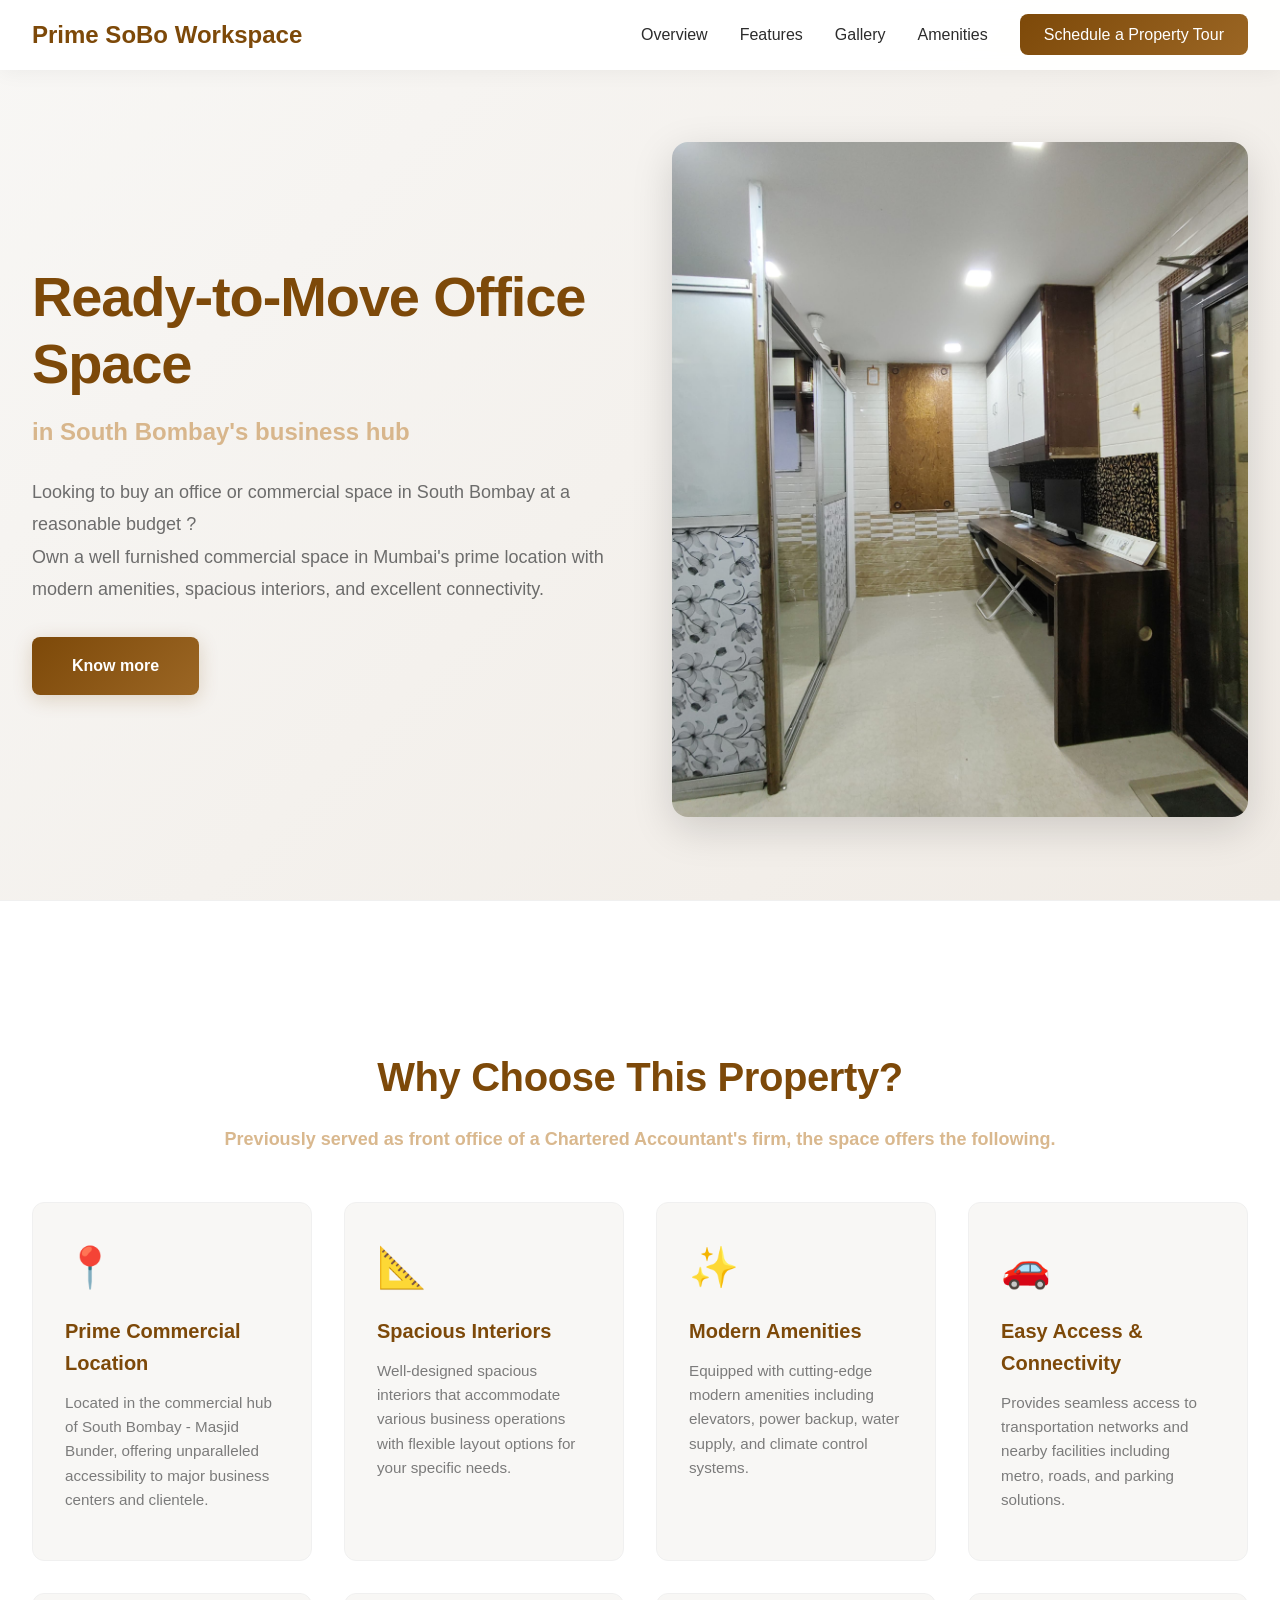
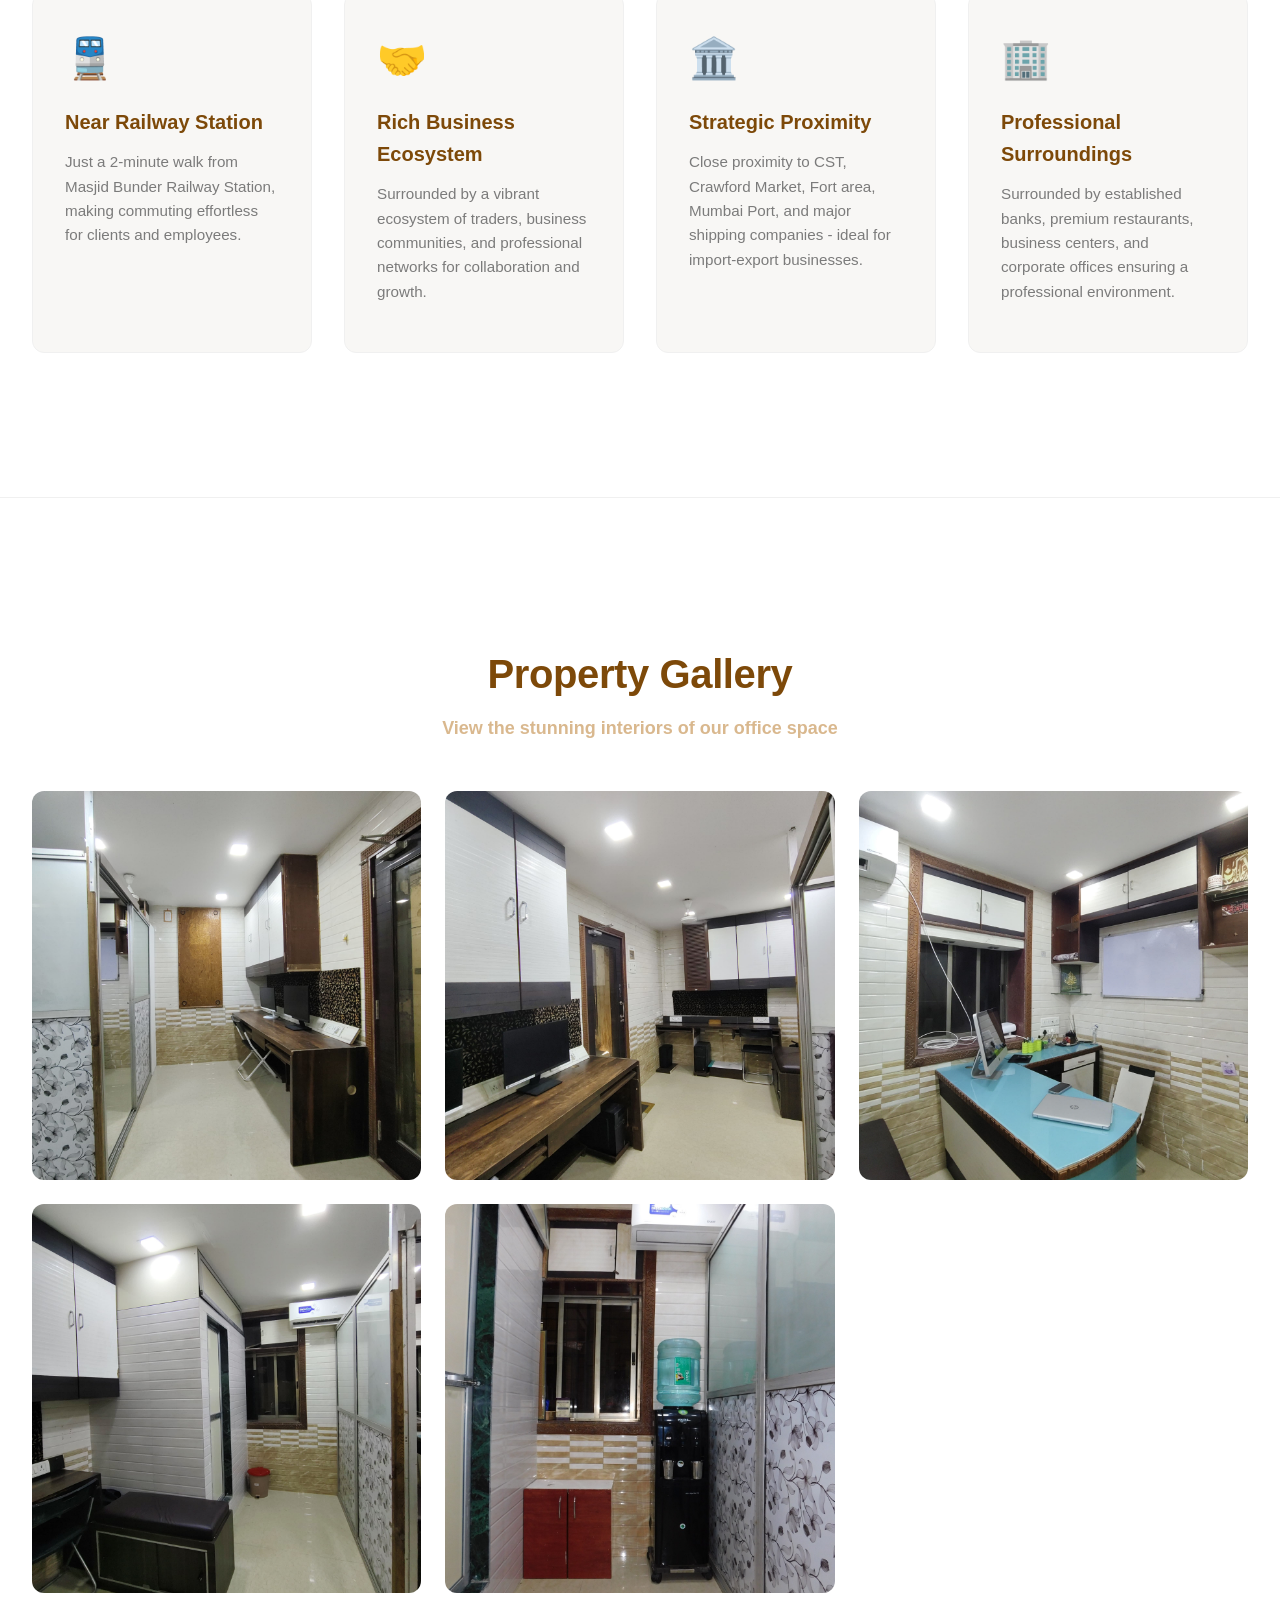
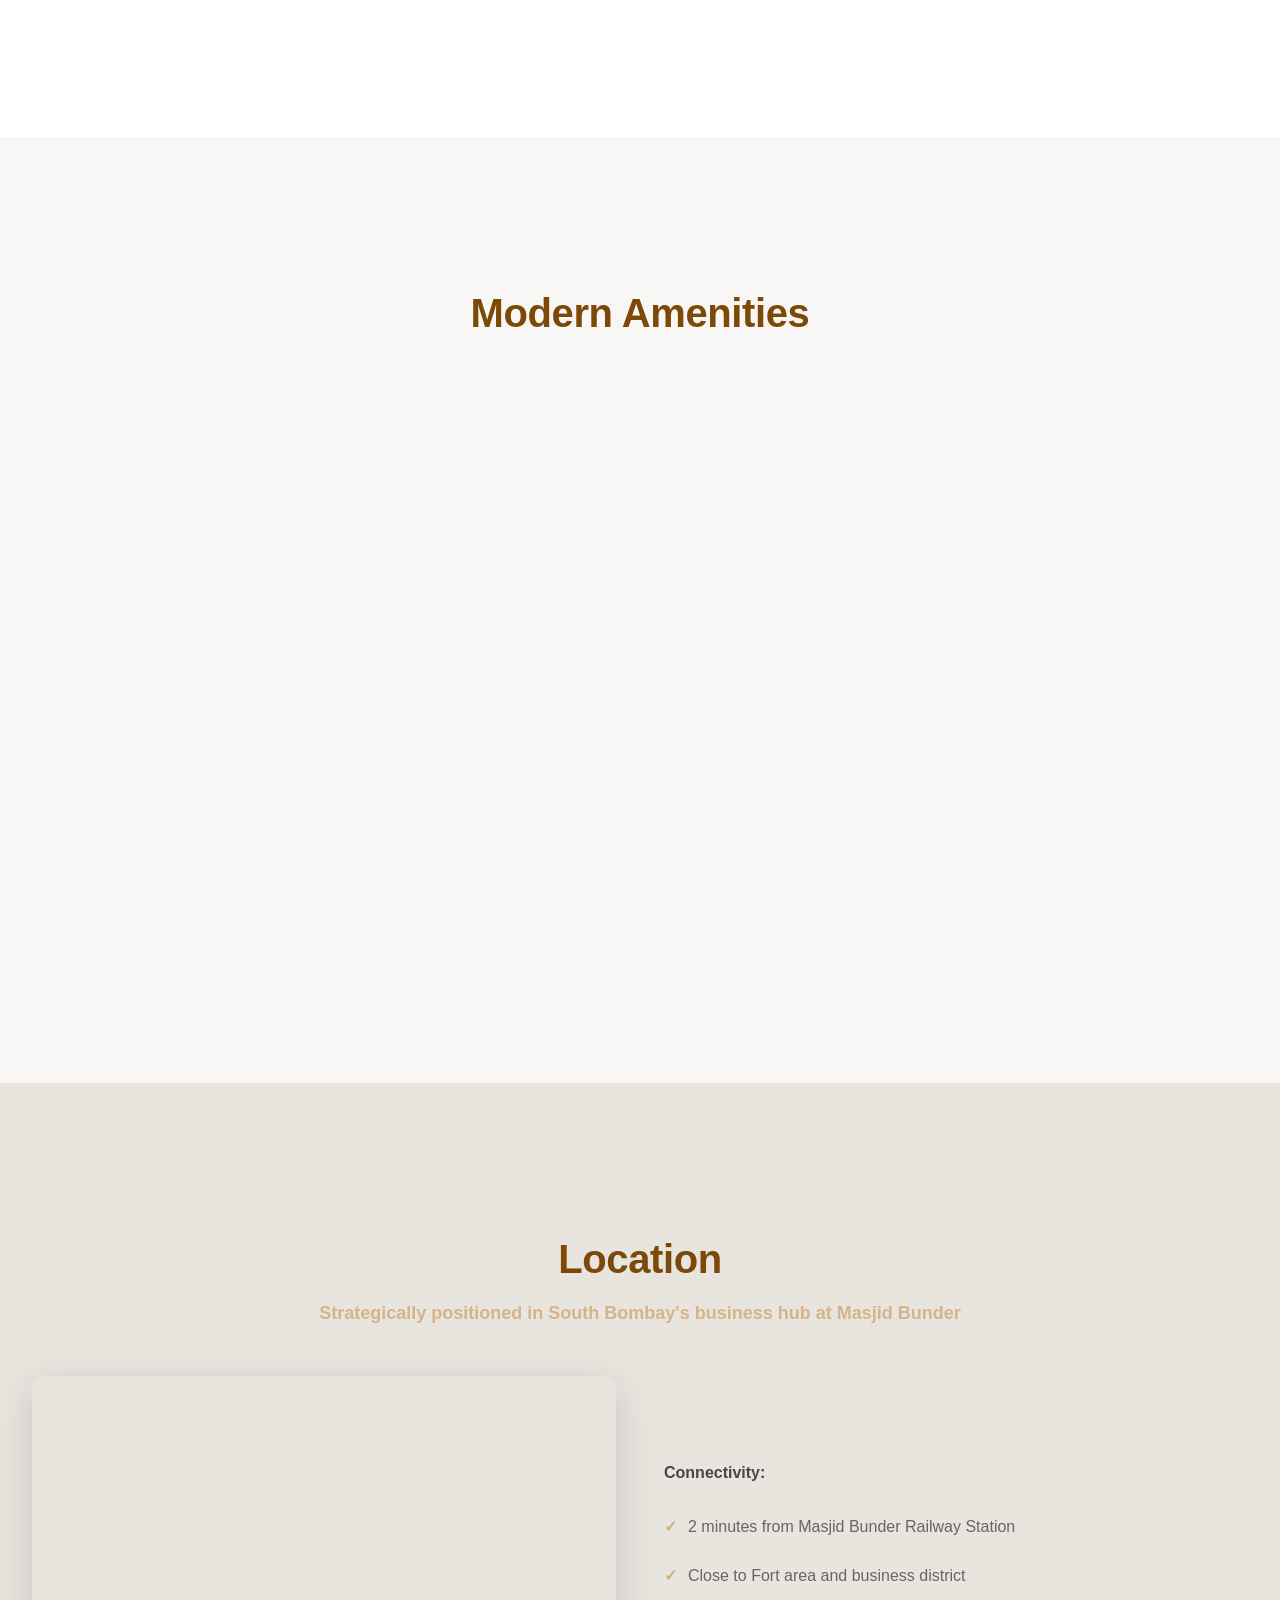
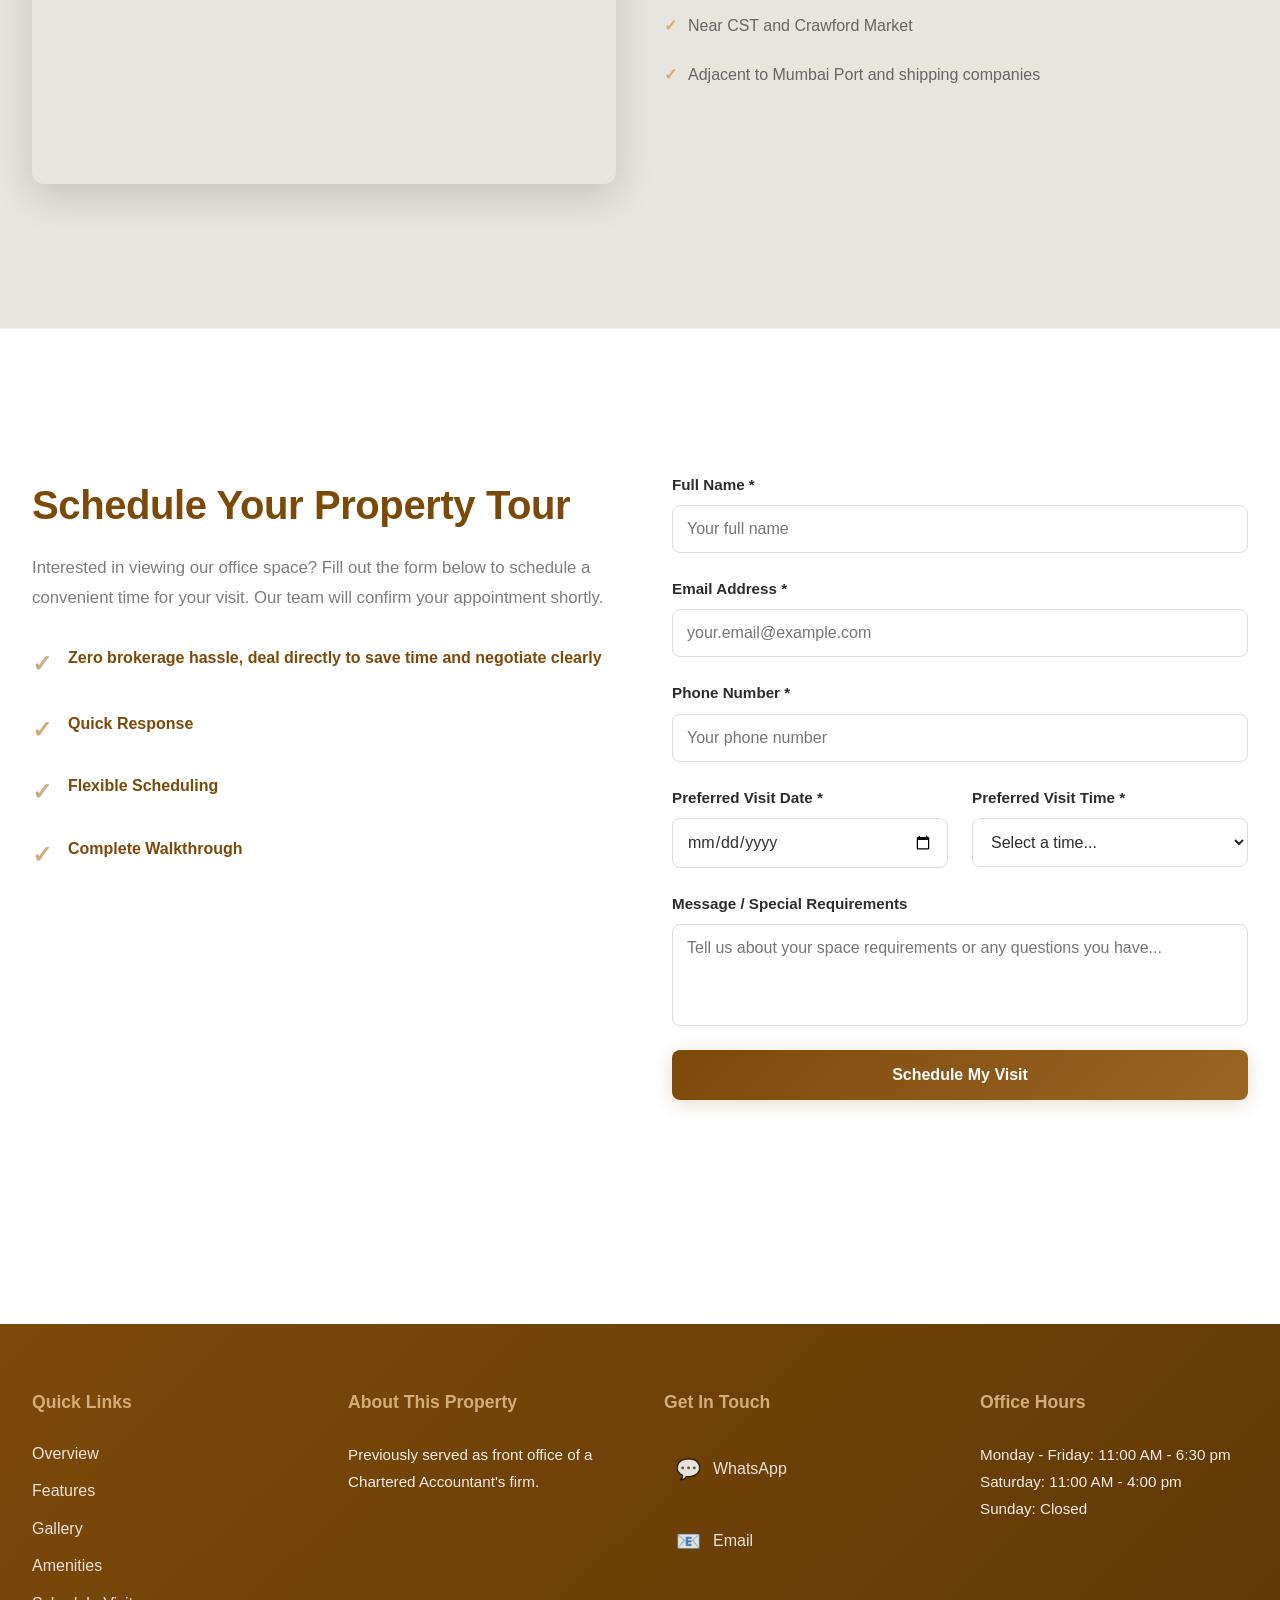
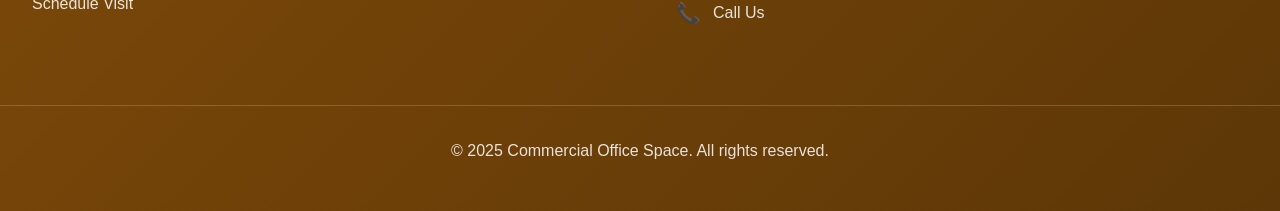
==== commit e2a9792f: "updated" ====
--- a/index.html
+++ b/index.html
@@ -2,7 +2,7 @@
 <html lang="en">
   <head>
     <title>
-      Premium Commercial Office Space for Sale | South Bombay, Mumbai
+      Commercial Office Space for Sale  | South Bombay, Mumbai
     </title>
     <meta charset="UTF-8" />
     <meta name="viewport" content="width=device-width, initial-scale=1.0" />
@@ -12,11 +12,11 @@
     />
     <meta
       name="keywords"
-      content="commercial office space, Mumbai, real estate, for sale, business premises, prime location, South Bombay, Masjid Bunder"
+      content="commercial, office space, Mumbai, real estate, for sale, business premises, prime location, South Bombay, Masjid Bunder"
     />
     <meta
       property="og:title"
-      content="Premium Commercial Office Space - South Bombay"
+      content="Commercial Office or Commercial Space - South Bombay"
     />
     <meta
       property="og:description"
@@ -53,11 +53,11 @@
           <div class="hero-text">
             <h1>Ready-to-Move Office Space</h1>
             <p class="hero-subtitle">
-              in South Bombay's most coveted business hub
+              in South Bombay's business hub
             </p>
             <p class="hero-description">
               Looking to buy an office or commercial space in South Bombay at a reasonable budget ?<br />
-              Own a perfect commercial office in Mumbai's prime location with
+              Own a well furnished commercial space in Mumbai's prime location with
               modern amenities, spacious interiors, and excellent connectivity.
             </p>
             <a href="#features" class="cta-primary"
@@ -499,8 +499,8 @@
         <div class="footer-section">
           <h3>Office Hours</h3>
           <p>
-            Monday - Friday: 9:00 AM - 6:00 pm<br />
-            Saturday: 10:00 AM - 4:00 pm<br />
+            Monday - Friday: 11:00 AM - 6:30 pm<br />
+            Saturday: 11:00 AM - 4:00 pm<br />
             Sunday: Closed
           </p>
         </div>
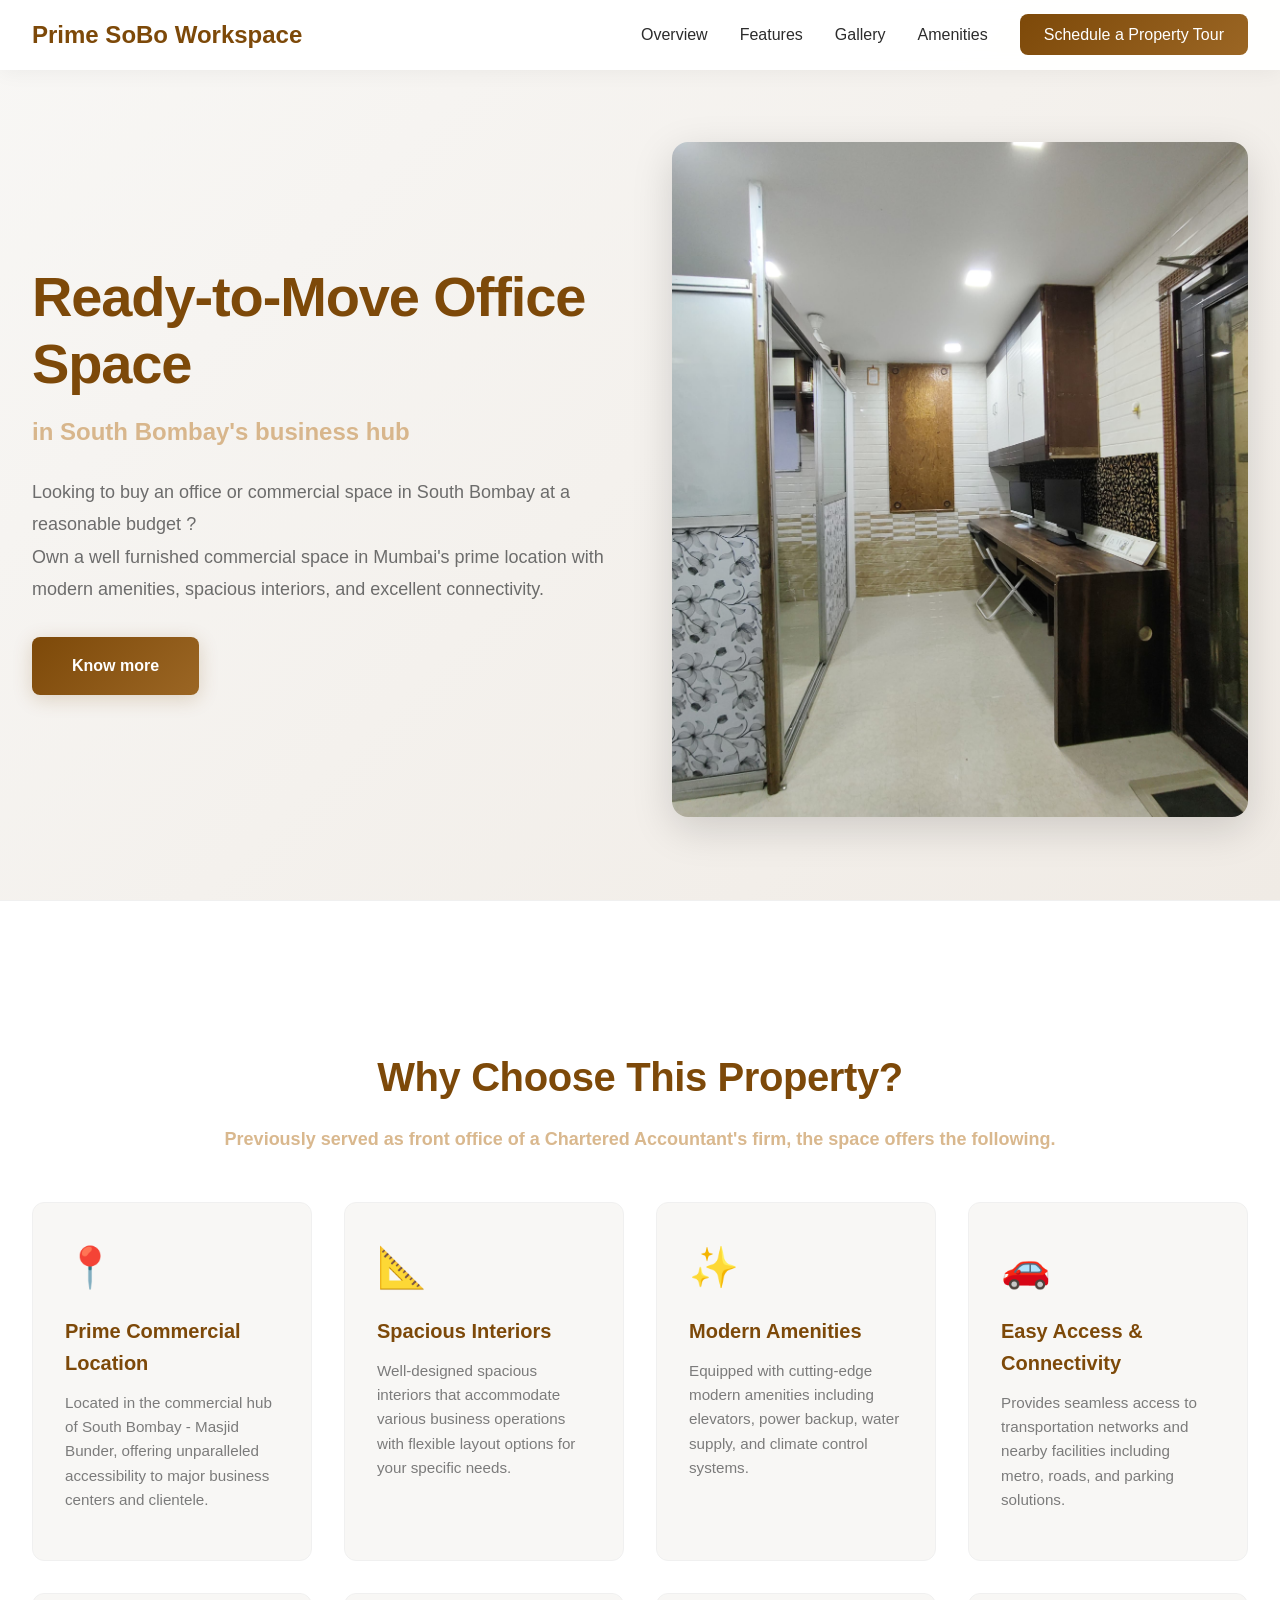
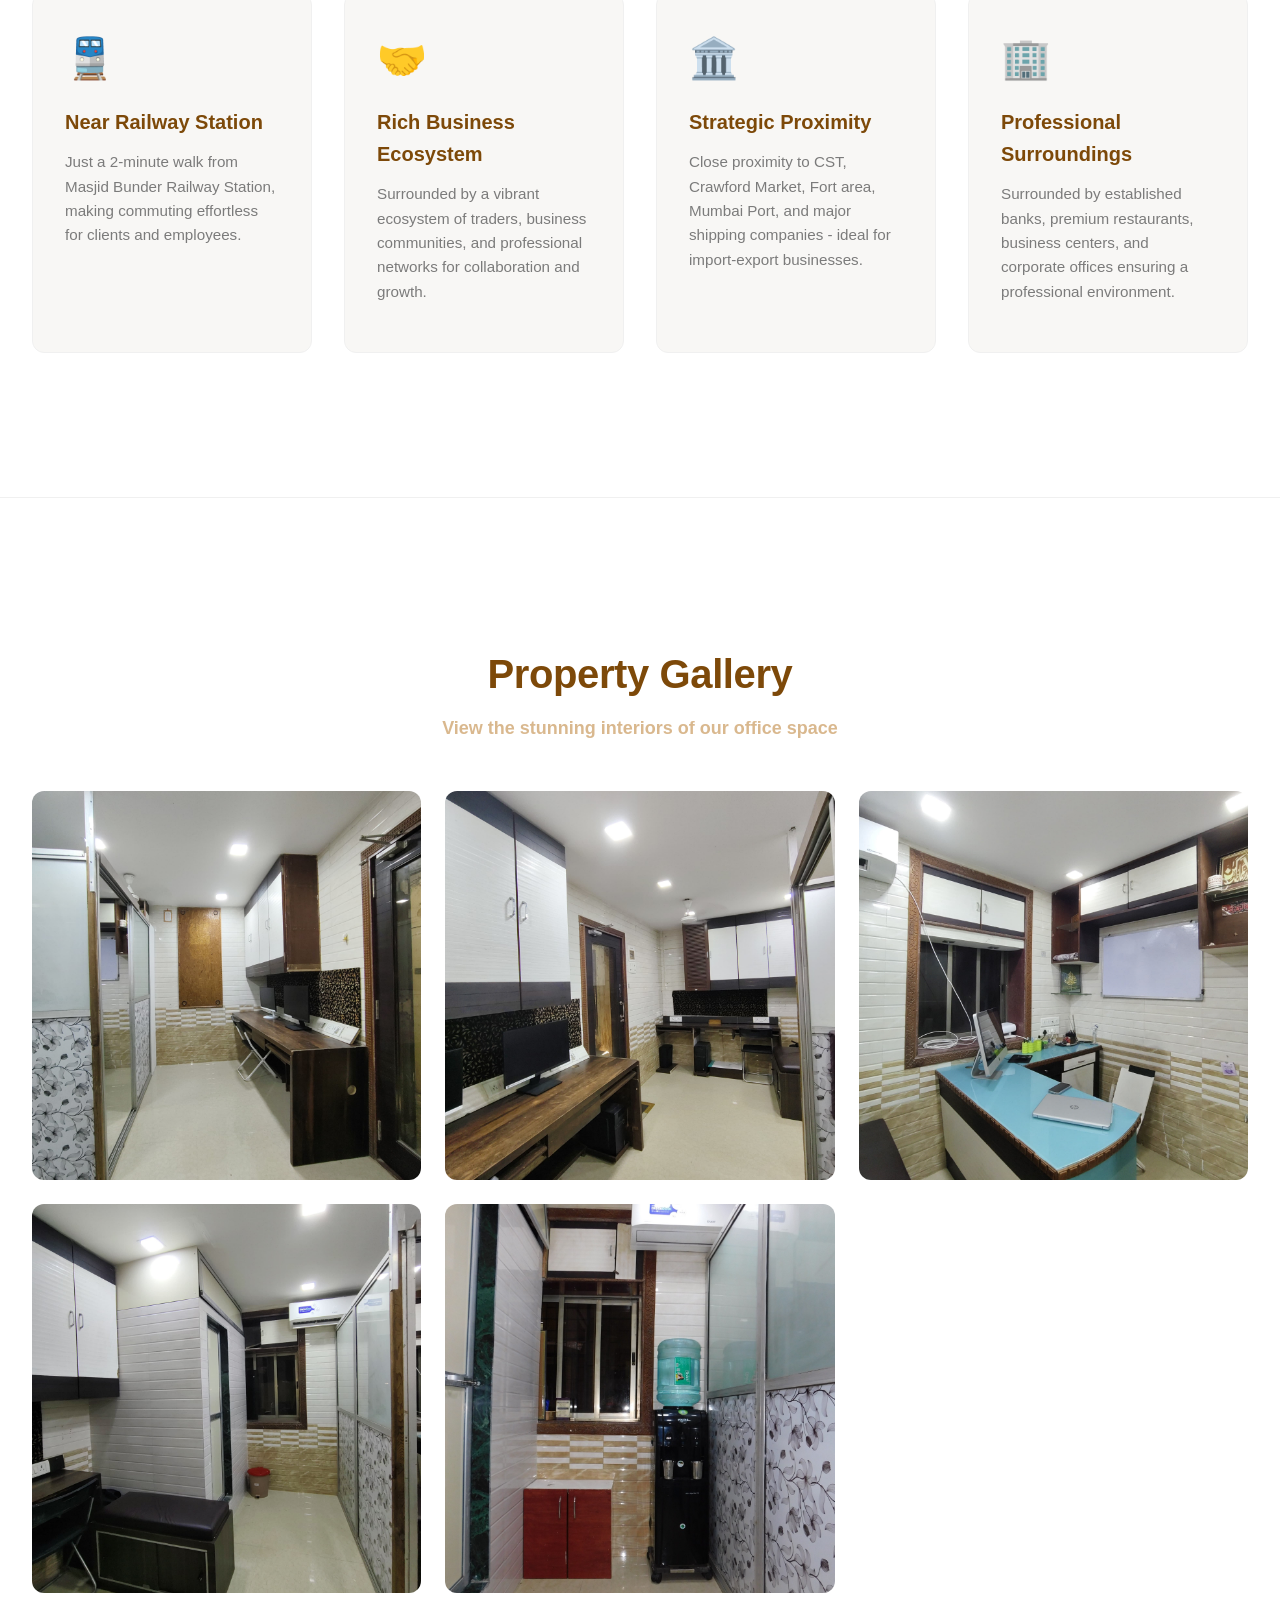
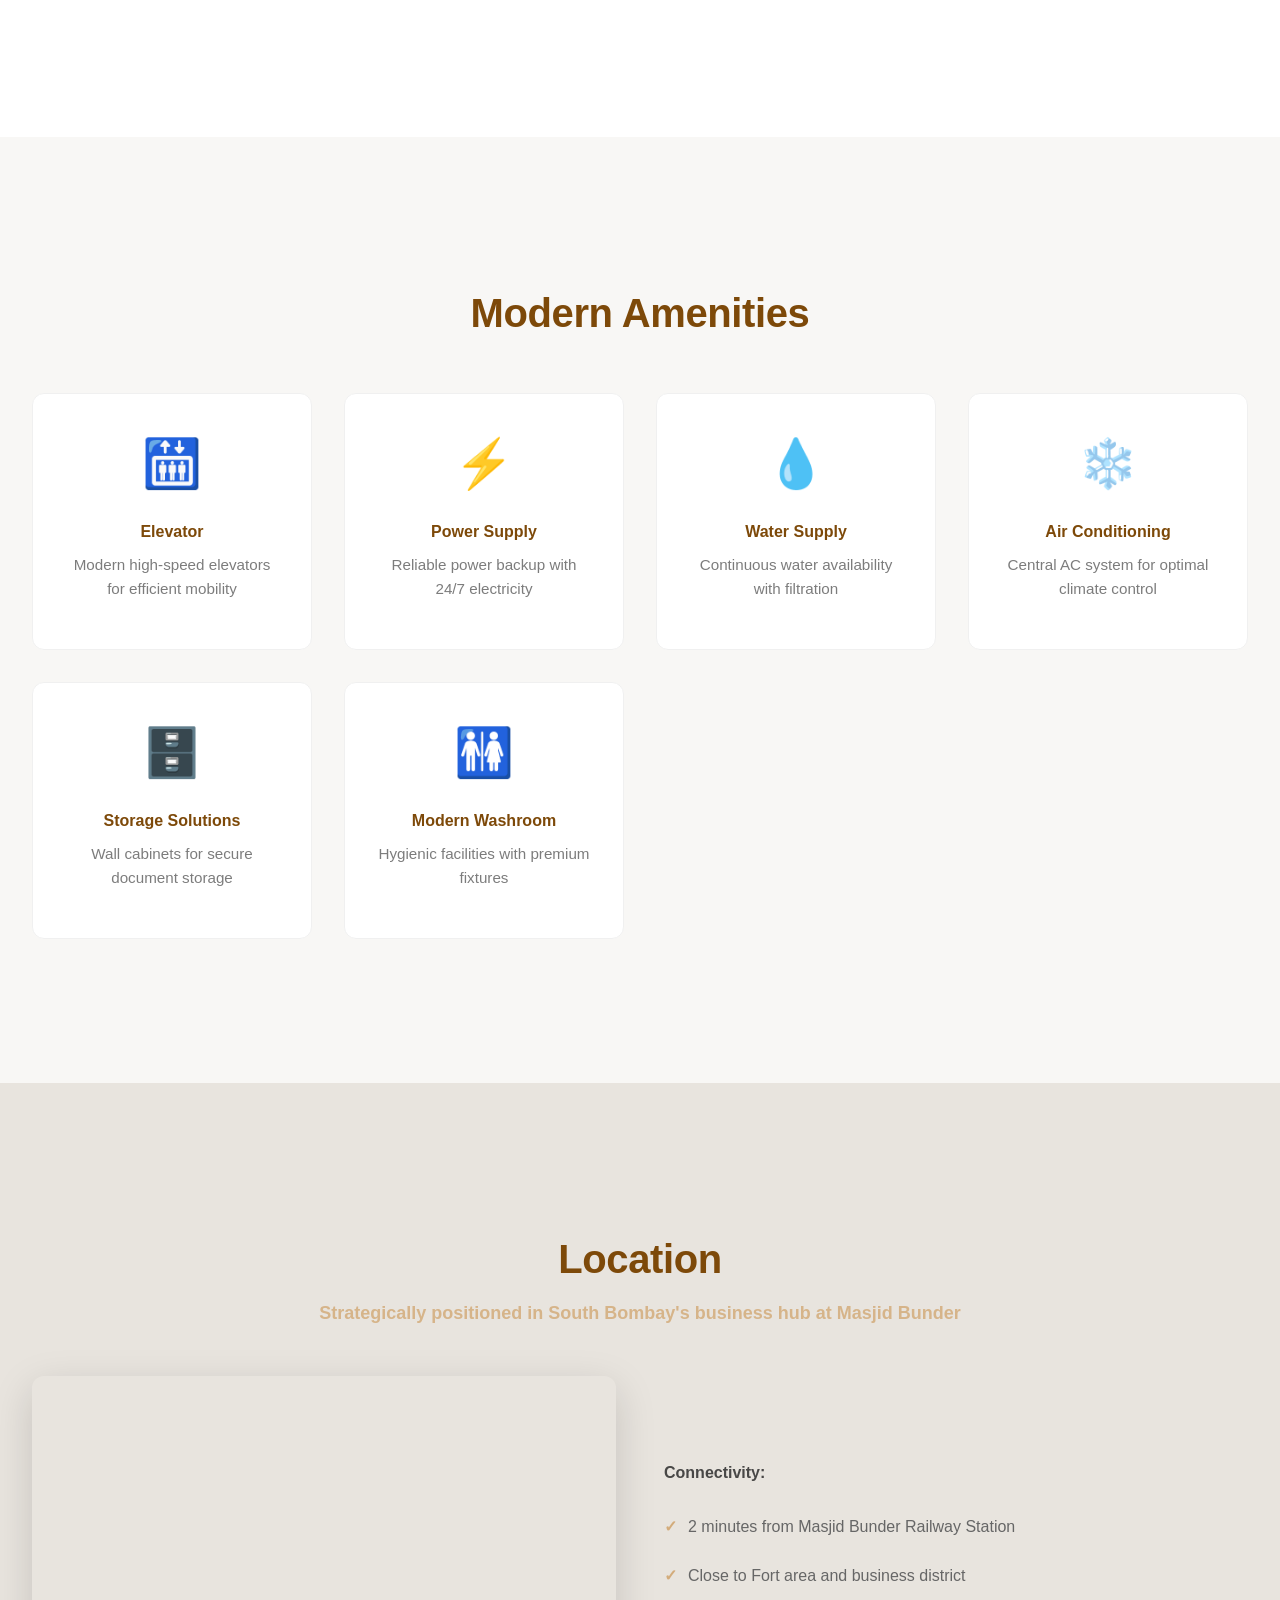
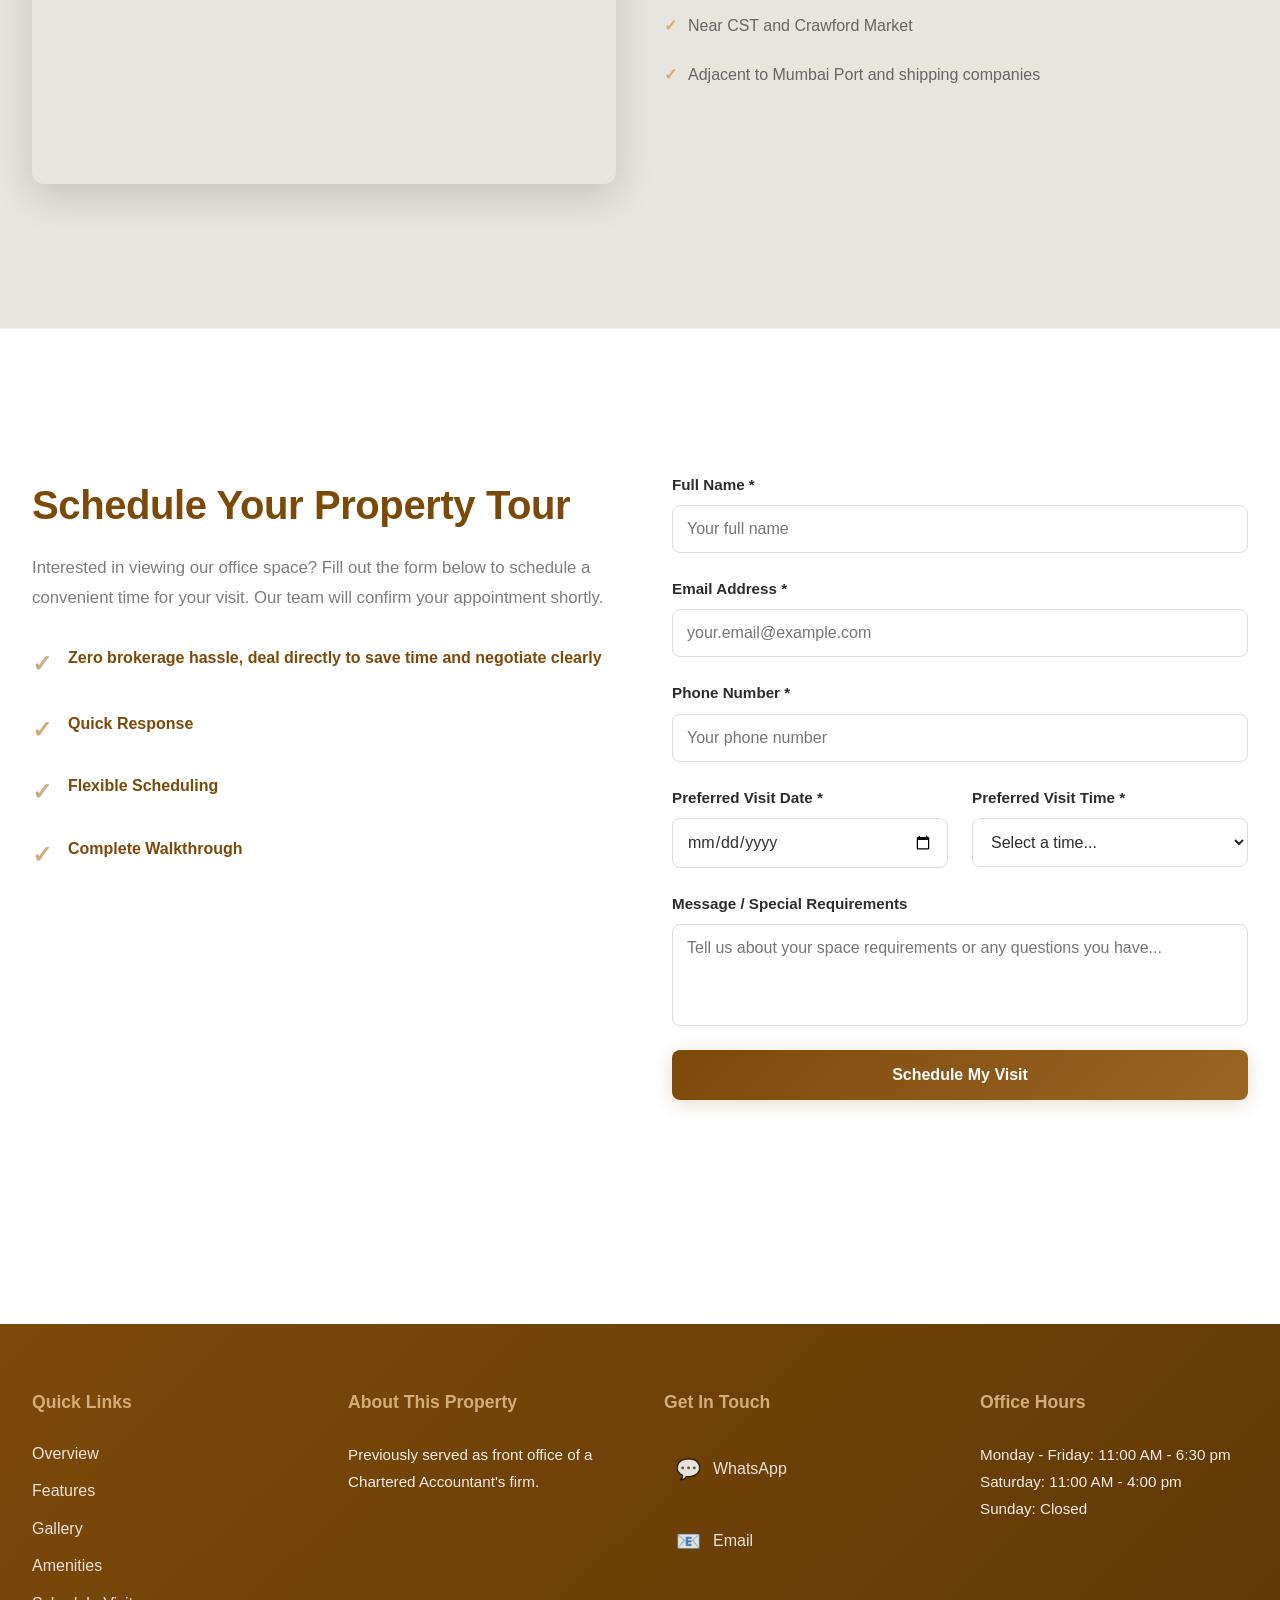
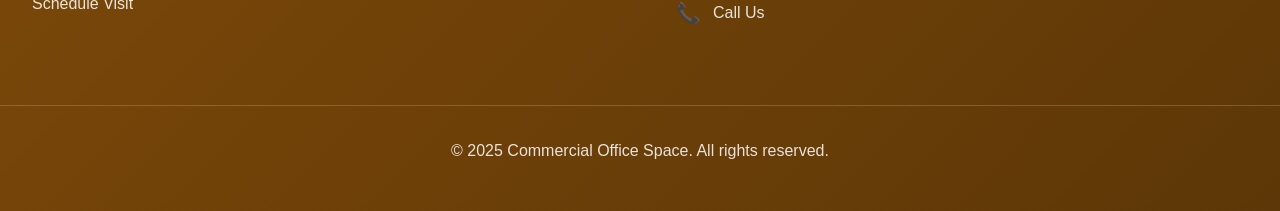
==== commit 333f8932: "updated" ====
--- a/index.html
+++ b/index.html
@@ -32,6 +32,15 @@
     <nav class="navbar" role="navigation" aria-label="Main navigation">
       <div class="navbar-container">
         <a href="#" class="navbar-logo">Prime SoBo Workspace</a>
+
+        <!-- Hamburger Menu Icon for Mobile -->
+        <div class="menu-toggle" id="mobile-menu">
+          <span class="bar"></span>
+          <span class="bar"></span>
+          <span class="bar"></span>
+        </div>
+
+
         <ul class="nav-menu">
           <li><a href="#overview" class="nav-link">Overview</a></li>
           <li><a href="#features" class="nav-link">Features</a></li>
@@ -513,4 +522,4 @@
 
     <script src="script.js" defer></script>
   </body>
-</html>
+</html>
--- a/styles.css
+++ b/styles.css
@@ -21,7 +21,7 @@
 
 html {
   scroll-behavior: smooth;
-  scroll-padding-top: 80px;
+  scroll-padding-top: 80px; /* Offset for sticky header */
 }
 
 body {
@@ -93,10 +93,16 @@
   align-items: center;
   gap: 0.5rem;
   transition: var(--transition);
+  z-index: 1001; /* Ensure logo is above mobile menu background */
 }
 
 .navbar-logo:hover {
   color: var(--primary-color);
+}
+
+/* Hide Hamburger Menu on Desktop */
+.menu-toggle {
+  display: none; 
 }
 
 .nav-menu {
@@ -148,18 +154,15 @@
 
 
 /* --------------HERO SECTION------------------ */
-/* Update the hero section to fit exactly on the screen */
 .hero-section {
-  min-height: 100vh; /* Changed from min-height to fixed viewport height */
+  min-height: 100vh;
   display: flex;
   align-items: center;
   background: linear-gradient(135deg, var(--light-bg) 0%, #f0ebe5 100%);
-  /* Top padding increased to ~90px so content doesn't hide behind your fixed navbar */
   padding: 90px 2rem 2rem 2rem; 
   box-sizing: border-box;
-  overflow: hidden; /* Prevents accidental overflow scrolling */
-}
-
+  overflow: hidden;
+}
 
 .hero-container {
   max-width: 1400px;
@@ -214,24 +217,21 @@
   box-shadow: 0 12px 40px rgba(125, 73, 9, 0.3);
 }
 
-/* Update the image container to restrict its height */
 .hero-image {
   animation: fadeInRight 0.8s ease-out;
   border-radius: 16px;
   overflow: hidden;
   box-shadow: var(--box-shadow-hover);
-  max-height: 75vh; /* Prevents the container from getting taller than the screen */
+  max-height: 75vh;
   display: flex; 
 }
 
-
-/* Update the image to cover the container gracefully without pushing height */
 .hero-image img {
   width: 100%;
   height: 100%;
-  max-height: 75vh; /* Strictly limits the image height */
+  max-height: 75vh;
   display: block;
-  object-fit: cover; /* Magic property: crops image nicely to fit constraints without stretching */
+  object-fit: cover;
   object-position: center;
 }
 
@@ -778,45 +778,18 @@
 
 /* ==================== ANIMATIONS ==================== */
 @keyframes fadeIn {
-  from {
-    opacity: 0;
-  }
-  to {
-    opacity: 1;
-  }
+  from { opacity: 0; }
+  to { opacity: 1; }
 }
 
 @keyframes fadeInUp {
-  from {
-    opacity: 0;
-    transform: translateY(30px);
-  }
-  to {
-    opacity: 1;
-    transform: translateY(0);
-  }
+  from { opacity: 0; transform: translateY(30px); }
+  to { opacity: 1; transform: translateY(0); }
 }
 
 @keyframes fadeInRight {
-  from {
-    opacity: 0;
-    transform: translateX(30px);
-  }
-  to {
-    opacity: 1;
-    transform: translateX(0);
-  }
-}
-
-@keyframes slideDown {
-  from {
-    opacity: 0;
-    transform: translateY(-20px);
-  }
-  to {
-    opacity: 1;
-    transform: translateY(0);
-  }
+  from { opacity: 0; transform: translateX(30px); }
+  to { opacity: 1; transform: translateX(0); }
 }
 
 /* ==================== RESPONSIVE DESIGN ==================== */
@@ -853,32 +826,86 @@
   .nav-menu {
     gap: 1rem;
   }
-
-  .hero-stats {
-    grid-template-columns: repeat(3, 1fr);
-    gap: 1rem;
-  }
 }
 
 /* Mobile (768px and below) */
 @media (max-width: 768px) {
+  
+  /* --- HAMBURGER MENU MOBILE UX --- */
+  
+  .menu-toggle {
+    display: flex;
+    flex-direction: column;
+    cursor: pointer;
+    gap: 6px;
+    z-index: 1001;
+  }
+
+  .menu-toggle .bar {
+    width: 25px;
+    height: 3px;
+    background-color: var(--secondary-color);
+    transition: all 0.3s ease-in-out;
+    border-radius: 2px;
+  }
+
+  /* Hamburger to X Animation */
+  .menu-toggle.is-active .bar:nth-child(2) {
+    opacity: 0;
+  }
+  .menu-toggle.is-active .bar:nth-child(1) {
+    transform: translateY(9px) rotate(45deg);
+  }
+  .menu-toggle.is-active .bar:nth-child(3) {
+    transform: translateY(-9px) rotate(-45deg);
+  }
+
+  /* Mobile Navigation Menu Dropdown */
+  .nav-menu {
+    position: absolute;
+    top: 70px; /* Right under the header */
+    left: 0;
+    width: 100%;
+    background: rgba(255, 255, 255, 0.98);
+    backdrop-filter: blur(10px);
+    flex-direction: column;
+    padding: 2rem 0;
+    box-shadow: 0 10px 15px rgba(0, 0, 0, 0.1);
+    
+    /* Hide off-screen by default */
+    transform: translateY(-150%);
+    opacity: 0;
+    pointer-events: none; /* Prevent clicking when hidden */
+    transition: all 0.4s ease-in-out;
+    z-index: 999;
+  }
+
+  /* When JS adds '.active' class */
+  .nav-menu.active {
+    transform: translateY(0);
+    opacity: 1;
+    pointer-events: auto;
+  }
+
+  .nav-menu li {
+    width: 100%;
+    text-align: center;
+  }
+
+  .nav-link {
+    display: block;
+    padding: 1rem;
+    font-size: 1.1rem;
+  }
+
+  .nav-link.cta-button {
+    display: inline-block;
+    margin-top: 1rem;
+  }
+  /* -------------------------------- */
+
   .navbar-container {
-    padding: 0 1rem;
-  }
-
-  .nav-menu {
-    gap: 0.75rem;
-    font-size: 0.9rem;
-  }
-
-  .nav-link {
-    padding: 0.5rem;
-  }
-
-  .breadcrumb {
-    padding: 0.75rem 1rem;
-    font-size: 0.8rem;
-    margin-top: 65px;
+    padding: 0.5rem 1.5rem;
   }
 
   h1 {
@@ -894,7 +921,7 @@
   }
 
   .hero-section {
-    padding: 2rem 1rem;
+    padding: 100px 1rem 2rem 1rem; /* Adjust padding for mobile header */
     min-height: auto;
   }
 
@@ -906,25 +933,10 @@
     font-size: 1rem;
   }
 
-  .hero-stats {
-    grid-template-columns: 1fr;
-    padding: 1.5rem;
-  }
-
   .features-grid,
-  .amenities-grid,
-  .testimonials-grid,
-  .specs-grid {
+  .amenities-grid {
     grid-template-columns: 1fr;
     gap: 1.5rem;
-  }
-
-  .stat-number {
-    font-size: 1.5rem;
-  }
-
-  .stat-label {
-    font-size: 0.85rem;
   }
 
   .gallery-grid {
@@ -950,34 +962,10 @@
     padding: 0.875rem 2rem;
     font-size: 0.95rem;
   }
-
-  .contact-methods {
-    gap: 0.5rem;
-  }
-
-  .contact-link {
-    padding: 0.5rem;
-  }
 }
 
 /* Mobile Small (480px and below) */
 @media (max-width: 480px) {
-  .navbar-container {
-    flex-direction: column;
-    gap: 1rem;
-  }
-
-  .nav-menu {
-    flex-direction: column;
-    width: 100%;
-    gap: 0.5rem;
-  }
-
-  .nav-link {
-    padding: 0.4rem 0;
-    font-size: 0.9rem;
-  }
-
   h1 {
     font-size: 1.5rem;
   }
@@ -990,17 +978,8 @@
     padding: 2rem 1rem;
   }
 
-  .hero-stats {
-    grid-template-columns: 1fr;
-    padding: 1rem;
-  }
-
   .gallery-grid {
     grid-template-columns: 1fr;
-  }
-
-  .gallery-item {
-    aspect-ratio: 1.2;
   }
 
   .modal-content {
@@ -1021,16 +1000,8 @@
     font-size: 0.95rem;
   }
 
-  .hero-section {
-    min-height: auto;
-  }
-
   .cta-primary {
     padding: 0.75rem 1.5rem;
     font-size: 0.9rem;
   }
-
-  .stat-number {
-    font-size: 1.25rem;
-  }
-}
+}
